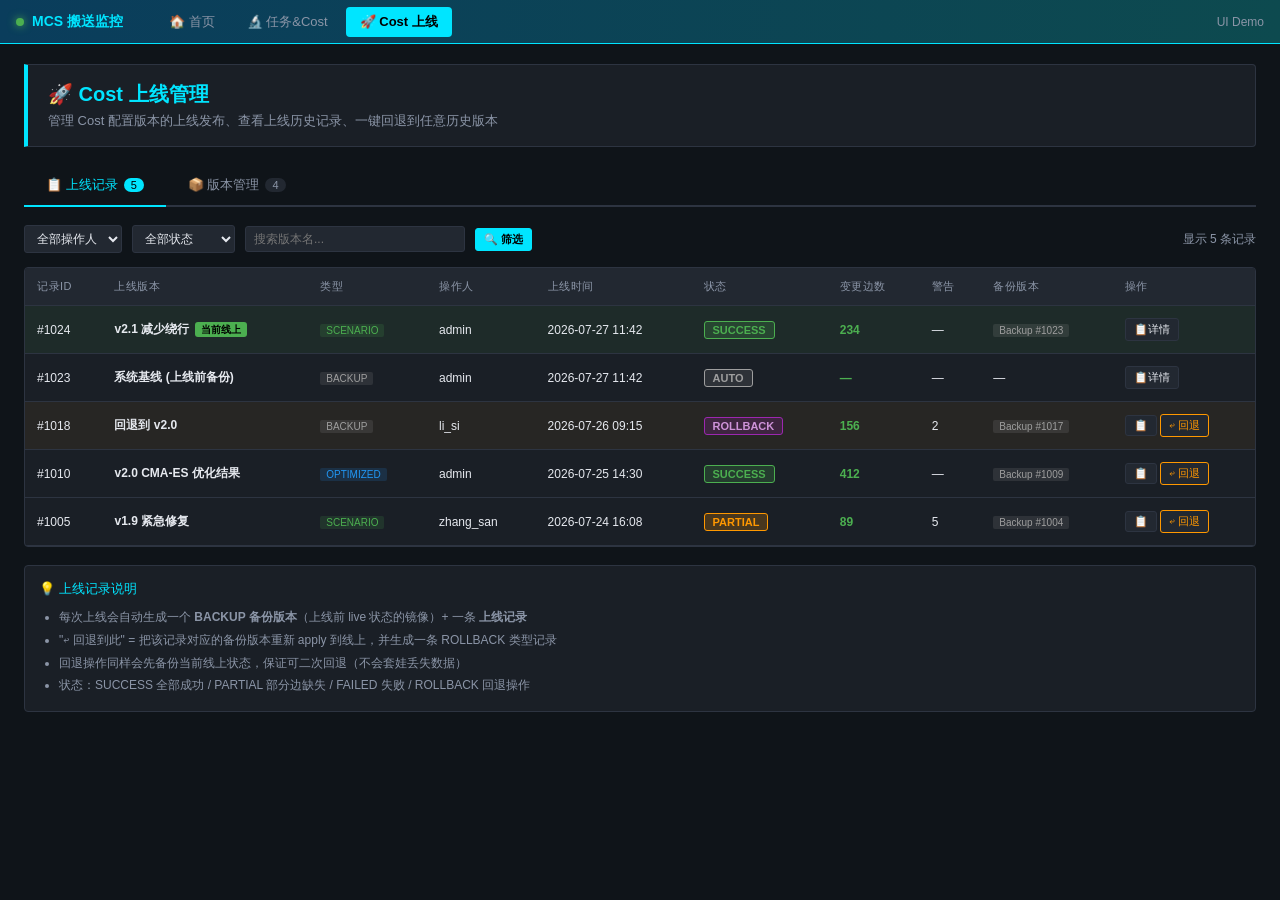
==== cost-apply.html @ 69b276b6 "MCS 搬送监控系统 UI Demo - 首页 index.html：入口导航 - task-cost-merge.html：任务分析+Cost编辑合并页（三模式驱动：历史压力分析/Cost调整/调整" ====
<!doctype html>
<html lang="zh-CN">
<head>
<meta charset="UTF-8" />
<meta name="viewport" content="width=device-width, initial-scale=1.0" />
<title>Cost 上线管理 · MCS Demo</title>
<link rel="stylesheet" href="assets/app.css" />
<style>
  body { overflow: auto; height: auto; min-height: 100vh; }

  .page-wrap { max-width: 1400px; margin: 0 auto; padding: 20px 24px 40px; }

  .page-header {
    background: var(--panel);
    border: 1px solid var(--border);
    border-left: 4px solid var(--accent);
    padding: 16px 20px;
    margin-bottom: 18px;
    border-radius: 0 4px 4px 0;
  }
  .page-header h1 { font-size: 20px; color: var(--accent); margin-bottom: 4px; }
  .page-header p { color: var(--text-dim); font-size: 13px; }

  .tabs {
    display: flex;
    border-bottom: 2px solid var(--border);
    margin-bottom: 18px;
  }
  .tab {
    padding: 11px 22px;
    cursor: pointer;
    color: var(--text-dim);
    border-bottom: 2px solid transparent;
    margin-bottom: -2px;
    font-size: 13px;
    display: flex;
    align-items: center;
    gap: 6px;
  }
  .tab.active { color: var(--accent); border-bottom-color: var(--accent); }
  .tab .count {
    background: var(--panel-2);
    color: var(--text-dim);
    font-size: 11px;
    padding: 1px 7px;
    border-radius: 10px;
  }
  .tab.active .count { background: var(--accent); color: #000; }

  .toolbar-row {
    display: flex;
    gap: 10px;
    margin-bottom: 14px;
    align-items: center;
    flex-wrap: wrap;
  }

  /* 上线记录表格 */
  .record-table {
    width: 100%;
    background: var(--panel);
    border: 1px solid var(--border);
    border-radius: 4px;
    overflow: hidden;
  }
  .record-table table { width: 100%; border-collapse: collapse; }
  .record-table th {
    background: var(--panel-2);
    color: var(--text-dim);
    font-size: 11px;
    font-weight: normal;
    padding: 11px 12px;
    text-align: left;
    border-bottom: 1px solid var(--border);
    text-transform: uppercase;
    letter-spacing: 0.5px;
    white-space: nowrap;
  }
  .record-table td {
    padding: 12px;
    border-bottom: 1px solid var(--border);
    font-size: 12px;
    white-space: nowrap;
  }
  .record-table tr:hover td { background: rgba(0,229,255,0.04); }
  .record-table tr.current td { background: rgba(76,175,80,0.08); }
  .record-table tr.rollback-row td { background: rgba(255,152,0,0.06); }

  .status-tag {
    display: inline-block;
    padding: 2px 8px;
    border-radius: 3px;
    font-size: 11px;
    font-weight: bold;
  }
  .status-SUCCESS { background: rgba(76,175,80,0.2); color: var(--success); border:1px solid var(--success);}
  .status-PARTIAL { background: rgba(255,152,0,0.2); color: var(--warn); border:1px solid var(--warn);}
  .status-FAILED { background: rgba(244,67,54,0.2); color: var(--danger); border:1px solid var(--danger);}
  .status-ROLLBACK { background: rgba(156,39,176,0.2); color: #ce93d8; border:1px solid #9c27b0;}
  .status-AUTO { background: rgba(158,158,158,0.15); color: #9e9e9e; border:1px solid #9e9e9e;}

  .type-tag {
    display: inline-block;
    padding: 1px 6px;
    border-radius: 2px;
    font-size: 10px;
  }
  .type-SCENARIO { background: rgba(76,175,80,0.15); color: var(--success); }
  .type-BACKUP { background: rgba(158,158,158,0.15); color: #9e9e9e; }
  .type-OPTIMIZED { background: rgba(33,150,243,0.15); color: var(--info); }

  .current-badge {
    background: var(--success);
    color: #000;
    padding: 2px 6px;
    border-radius: 3px;
    font-size: 10px;
    font-weight: bold;
    margin-left: 6px;
  }

  .info-box {
    margin-top: 18px;
    padding: 14px;
    background: var(--panel);
    border: 1px solid var(--border);
    border-radius: 4px;
  }
  .info-box .ib-title { color: var(--accent); font-size: 13px; margin-bottom: 8px; }
  .info-box ul { color: var(--text-dim); font-size: 12px; line-height: 1.9; padding-left: 20px; }

  /* 版本卡片网格 */
  .version-grid {
    display: grid;
    grid-template-columns: repeat(auto-fill, minmax(320px, 1fr));
    gap: 14px;
  }
  .version-card {
    background: var(--panel);
    border: 1px solid var(--border);
    border-radius: 6px;
    padding: 16px;
    transition: all 0.15s;
  }
  .version-card:hover { border-color: var(--accent); transform: translateY(-2px); box-shadow: 0 4px 12px rgba(0,0,0,0.3);}
  .version-card.current { border-color: var(--success); border-width: 2px;}
  .version-card.backup { opacity: 0.88; }
  .vc-header { display: flex; justify-content: space-between; align-items: flex-start; margin-bottom: 10px; }
  .vc-name { font-weight: bold; font-size: 14px; color: var(--text); }
  .vc-meta { font-size: 11px; color: var(--text-dim); margin: 3px 0; }
  .vc-actions { display: flex; gap: 6px; margin-top: 12px; padding-top: 10px; border-top: 1px dashed var(--border); }
  .stat-mini { display: flex; gap: 14px; margin: 8px 0; }
  .stat-mini .item { font-size: 11px; }
  .stat-mini .item .num { font-size: 17px; font-weight: bold; color: var(--accent); display:block;}
  .stat-mini .item.success .num { color: var(--success); }

  /* 回退弹窗 */
  .modal-mask {
    position: fixed; inset: 0;
    background: rgba(0,0,0,0.6);
    display: none; align-items: center; justify-content: center;
    z-index: 200;
  }
  .modal-mask.show { display: flex; }
  .modal {
    background: var(--panel);
    border: 1px solid var(--warn);
    border-radius: 6px;
    width: 580px;
    max-width: 92vw;
    max-height: 88vh;
    overflow-y: auto;
    box-shadow: 0 8px 32px rgba(0,0,0,0.5);
  }
  .modal-header {
    padding: 15px 20px;
    border-bottom: 1px solid var(--border);
    display: flex; justify-content: space-between; align-items: center;
  }
  .modal-header h3 { color: var(--warn); font-size: 16px; }
  .modal-body { padding: 20px; }
  .modal-body p { margin-bottom: 10px; line-height: 1.7;}
  .modal-body .target-box {
    background: var(--panel-2);
    padding: 10px 12px;
    border-radius: 4px;
    border-left: 3px solid var(--accent);
    margin: 12px 0;
    font-size: 13px;
  }
  .warn-box {
    background: rgba(255,152,0,0.1);
    border: 1px solid var(--warn);
    border-radius: 4px;
    padding: 10px;
    margin: 12px 0;
    font-size: 12px;
    line-height: 1.6;
  }
  .diff-preview {
    background: var(--panel-2);
    border-radius: 4px;
    padding: 8px;
    max-height: 200px;
    overflow-y: auto;
    margin: 10px 0;
    font-family: Consolas, monospace;
    font-size: 11px;
  }
  .diff-row { display:flex; justify-content:space-between; padding:3px 6px;}
  .diff-row:hover { background: rgba(255,255,255,0.04); }
  .diff-old { color: var(--danger); }
  .diff-new { color: var(--success); }
  .modal-footer {
    padding: 13px 20px;
    border-top: 1px solid var(--border);
    display: flex; justify-content: flex-end; gap: 8px;
  }

  /* Toast */
  .toast {
    position: fixed;
    top: 60px; left: 50%;
    transform: translateX(-50%);
    background: var(--success);
    color: #fff;
    padding: 10px 20px;
    border-radius: 4px;
    font-size: 13px;
    z-index: 300;
    box-shadow: 0 4px 16px rgba(0,0,0,0.3);
    display: none;
  }
  .toast.show { display: block; animation: toastIn 0.3s; }
  @keyframes toastIn { from { opacity:0; transform: translate(-50%,-10px);} to {opacity:1; transform: translate(-50%,0);} }
</style>
</head>
<body>

<!-- ===== 全局导航 ===== -->
<nav class="app-nav">
  <div class="logo"><span class="dot"></span>MCS 搬送监控</div>
  <div class="nav-links">
    <a href="index.html">🏠 首页</a>
    <a href="task-cost-merge.html">🔬 任务&amp;Cost</a>
    <a class="active">🚀 Cost 上线</a>
  </div>
  <div class="spacer"></div>
  <div class="user">UI Demo</div>
</nav>

<div class="page-wrap">
  <div class="page-header">
    <h1>🚀 Cost 上线管理</h1>
    <p>管理 Cost 配置版本的上线发布、查看上线历史记录、一键回退到任意历史版本</p>
  </div>

  <!-- Tab 切换 -->
  <div class="tabs">
    <div class="tab active" data-tab="records">📋 上线记录 <span class="count" id="recCount">5</span></div>
    <div class="tab" data-tab="versions">📦 版本管理 <span class="count">4</span></div>
  </div>

  <!-- ===== 上线记录 Tab ===== -->
  <div id="tab-records">
    <div class="toolbar-row">
      <select id="filterOperator">
        <option value="">全部操作人</option>
        <option>admin</option>
        <option>li_si</option>
        <option>zhang_san</option>
      </select>
      <select id="filterStatus">
        <option value="">全部状态</option>
        <option>SUCCESS</option>
        <option>PARTIAL</option>
        <option>ROLLBACK</option>
      </select>
      <input type="text" id="searchInput" placeholder="搜索版本名..." style="width:220px"/>
      <button class="btn btn-primary btn-sm" onclick="applyFilter()">🔍 筛选</button>
      <div style="flex:1"></div>
      <span style="color:var(--text-dim); font-size:12px" id="recordHint">显示 5 条记录</span>
    </div>

    <div class="record-table">
      <table>
        <thead>
          <tr>
            <th>记录ID</th>
            <th>上线版本</th>
            <th>类型</th>
            <th>操作人</th>
            <th>上线时间</th>
            <th>状态</th>
            <th>变更边数</th>
            <th>警告</th>
            <th>备份版本</th>
            <th>操作</th>
          </tr>
        </thead>
        <tbody id="recordBody"></tbody>
      </table>
    </div>

    <div class="info-box">
      <div class="ib-title">💡 上线记录说明</div>
      <ul>
        <li>每次上线会自动生成一个 <b>BACKUP 备份版本</b>（上线前 live 状态的镜像）+ 一条 <b>上线记录</b></li>
        <li>"↩ 回退到此" = 把该记录对应的备份版本重新 apply 到线上，并生成一条 ROLLBACK 类型记录</li>
        <li>回退操作同样会先备份当前线上状态，保证可二次回退（不会套娃丢失数据）</li>
        <li>状态：SUCCESS 全部成功 / PARTIAL 部分边缺失 / FAILED 失败 / ROLLBACK 回退操作</li>
      </ul>
    </div>
  </div>

  <!-- ===== 版本管理 Tab ===== -->
  <div id="tab-versions" class="hidden">
    <div class="toolbar-row">
      <button class="btn btn-primary btn-sm" onclick="showToast('演示环境：新建版本功能在真实系统中从当前线上配置克隆')">+ 新建版本</button>
      <select id="filterType">
        <option value="">全部类型</option>
        <option>SCENARIO</option>
        <option>BACKUP</option>
        <option>OPTIMIZED</option>
      </select>
      <div style="flex:1"></div>
    </div>
    <div class="version-grid" id="versionGrid"></div>
  </div>
</div>

<!-- 回退确认弹窗 -->
<div class="modal-mask" id="rollbackModal">
  <div class="modal">
    <div class="modal-header">
      <h3>⚠️ 确认回退到历史版本？</h3>
      <button class="btn btn-sm" onclick="closeModal()">✕</button>
    </div>
    <div class="modal-body" id="modalBody"></div>
    <div class="modal-footer">
      <button class="btn" onclick="closeModal()">取消</button>
      <button class="btn btn-warn" onclick="confirmRollback()">⚠️ 确认回退</button>
    </div>
  </div>
</div>

<!-- Toast -->
<div class="toast" id="toast"></div>

<script>
// ===== Mock 数据 =====
const records = [
  { id:1024, version:'v2.1 减少绕行', type:'SCENARIO', operator:'admin', time:'2026-07-27 11:42', status:'SUCCESS', modified:234, warnings:0, backup:1023, current:true,
    details:[{s:'STK-C01',d:'MIFA-01',o:100,n:80},{s:'STK-D01',d:'MIFA-02',o:95,n:70}] },
  { id:1023, version:'系统基线 (上线前备份)', type:'BACKUP', operator:'admin', time:'2026-07-27 11:42', status:'AUTO', modified:0, warnings:0, backup:null, isBackup:true },
  { id:1018, version:'回退到 v2.0', type:'BACKUP', operator:'li_si', time:'2026-07-26 09:15', status:'ROLLBACK', modified:156, warnings:2, backup:1017,
    details:[{s:'STK-C01',d:'MIFA-01',o:80,n:100}] },
  { id:1010, version:'v2.0 CMA-ES 优化结果', type:'OPTIMIZED', operator:'admin', time:'2026-07-25 14:30', status:'SUCCESS', modified:412, warnings:0, backup:1009,
    details:[{s:'STK-A02',d:'MIFA-01',o:110,n:85}] },
  { id:1005, version:'v1.9 紧急修复', type:'SCENARIO', operator:'zhang_san', time:'2026-07-24 16:08', status:'PARTIAL', modified:89, warnings:5, backup:1004,
    details:[{s:'BUF-31C01',d:'BUF-31C02',o:135,n:120}] },
];

const versions = [
  { id:1, name:'v2.1 减少绕行', type:'SCENARIO', notes:'降低高频 STOCKER 边 cost，引导绕行', operator:'admin', time:'2026-07-27 11:42', modified:234, total:1567, current:true },
  { id:2, name:'v2.2 实验版本', type:'SCENARIO', notes:'测试用，尚未上线', operator:'admin', time:'2026-07-27 14:20', total:1567 },
  { id:3, name:'v2.0 CMA-ES 优化', type:'OPTIMIZED', notes:'算法自动优化生成', operator:'system', time:'2026-07-25 14:00', total:1567 },
  { id:4, name:'系统基线 (备份)', type:'BACKUP', notes:'#1024 上线前自动备份', operator:'admin', time:'2026-07-27 11:42', total:1567, isBackup:true },
];

let pendingRollbackId = null;

// ===== 渲染上线记录 =====
function renderRecords(list) {
  const tbody = document.getElementById('recordBody');
  if (list.length === 0) {
    tbody.innerHTML = '<tr><td colspan="10" style="text-align:center;color:var(--text-dim);padding:40px">无匹配记录</td></tr>';
    return;
  }
  tbody.innerHTML = list.map(r => {
    const statusCls = r.status === 'AUTO' ? 'AUTO' : r.status;
    const isRollback = r.status === 'ROLLBACK';
    const rowCls = r.current ? 'current' : (isRollback ? 'rollback-row' : '');
    const currentBadge = r.current ? '<span class="current-badge">当前线上</span>' : '';
    const backupCell = r.backup ? `<span class="type-tag type-BACKUP">Backup #${r.backup}</span>` : '—';
    const canRollback = r.backup !== null || isRollback;
    const actionBtn = r.current
      ? '<button class="btn btn-sm" onclick="showRecordDetail('+r.id+')">📋详情</button>'
      : (canRollback
        ? `<button class="btn btn-sm" onclick="showRecordDetail(${r.id})">📋</button> <button class="btn btn-warn btn-sm" onclick="openRollback(${r.id})">↩ 回退</button>`
        : '<button class="btn btn-sm" onclick="showRecordDetail('+r.id+')">📋详情</button>');
    return `<tr class="${rowCls}">
      <td>#${r.id}</td>
      <td><b>${r.version}</b>${currentBadge}</td>
      <td><span class="type-tag type-${r.type}">${r.type}</span></td>
      <td>${r.operator}</td>
      <td>${r.time}</td>
      <td><span class="status-tag status-${statusCls}">${r.status}</span></td>
      <td style="color:var(--success);font-weight:bold">${r.modified||'—'}</td>
      <td>${r.warnings||'—'}</td>
      <td>${backupCell}</td>
      <td>${actionBtn}</td>
    </tr>`;
  }).join('');
  document.getElementById('recCount').textContent = list.length;
  document.getElementById('recordHint').textContent = `显示 ${list.length} 条记录`;
}

function applyFilter() {
  const op = document.getElementById('filterOperator').value;
  const st = document.getElementById('filterStatus').value;
  const kw = document.getElementById('searchInput').value.trim().toLowerCase();
  const filtered = records.filter(r =>
    (!op || r.operator === op) &&
    (!st || r.status === st) &&
    (!kw || r.version.toLowerCase().includes(kw))
  );
  renderRecords(filtered);
}

function showRecordDetail(id) {
  const r = records.find(x => x.id === id);
  if (!r.details || r.details.length === 0) {
    showToast(`记录 #${id}：${r.version}（${r.status}），无变更明细（备份记录）`);
    return;
  }
  showToast(`记录 #${id}：${r.version}，变更 ${r.modified} 条边，详情见回退弹窗的 diff 预览`);
}

// ===== 回退弹窗 =====
function openRollback(id) {
  const r = records.find(x => x.id === id);
  pendingRollbackId = id;
  // 回退 ROLLBACK 记录应读 target，普通记录读 backup
  const targetVer = r.status === 'ROLLBACK' ? r.version : (r.backup ? `Backup #${r.backup}` : r.version);
  const diffHtml = (r.details||[]).map(d =>
    `<div class="diff-row"><span>${d.s} → ${d.d}</span><span><span class="diff-old">${d.o}</span> → <span class="diff-new">${d.n}</span></span></div>`
  ).join('') || '<div style="text-align:center;color:var(--text-dim);padding:12px">该备份为完整快照，回退将恢复全部边</div>';

  document.getElementById('modalBody').innerHTML = `
    <p>你即将把线上 Cost 配置 <b>回退到</b>：</p>
    <div class="target-box">
      📦 <b>${targetVer}</b><br>
      <span style="color:var(--text-dim); font-size:11px">来源于 ${r.time} 由 ${r.operator} 的${r.status==='ROLLBACK'?'回退':'上线'}操作</span>
    </div>
    <div class="warn-box">
      ⚠️ 回退会<b>覆盖当前线上</b>的配置。系统会先自动备份当前状态（生成新 BACKUP），确保可再次回退。
    </div>
    <p>变更预览：</p>
    <div class="diff-preview">${diffHtml}<div style="text-align:center;color:var(--text-dim);padding:4px">... 共 ${r.modified||'全部'} 条变更</div></div>
  `;
  document.getElementById('rollbackModal').classList.add('show');
}

function closeModal() {
  document.getElementById('rollbackModal').classList.remove('show');
  pendingRollbackId = null;
}

function confirmRollback() {
  const r = records.find(x => x.id === pendingRollbackId);
  closeModal();
  // 模拟：在记录列表顶部插入一条 ROLLBACK 记录
  const newId = Math.max(...records.map(x=>x.id)) + 1;
  records.unshift({
    id: newId, version: `回退到 ${r.version}`, type:'BACKUP', operator:'demo_user',
    time: new Date().toLocaleString('zh-CN',{hour12:false}).replace(/\//g,'-'),
    status:'ROLLBACK', modified: r.modified||0, warnings:0, backup: newId+1
  });
  // 取消其他 current 标记，把回退目标设为 current
  records.forEach(x => { if (x.id !== r.id) x.current = false; });
  applyFilter();
  showToast(`✅ 已回退到「${r.version}」，生成新记录 #${newId}，当前线上已更新`);
}

// ===== 渲染版本卡片 =====
function renderVersions(list) {
  const grid = document.getElementById('versionGrid');
  grid.innerHTML = list.map(v => {
    const cls = v.current ? 'current' : (v.isBackup ? 'backup' : '');
    const currentBadge = v.current ? '<span class="current-badge">当前线上</span>' : '';
    const statMini = v.modified !== undefined
      ? `<div class="stat-mini"><div class="item success"><span class="num">${v.modified}</span>变更边</div><div class="item"><span class="num">${v.total}</span>总边数</div></div>`
      : `<div class="stat-mini"><div class="item"><span class="num">${v.total}</span>总边数</div></div>`;
    let actions;
    if (v.current) {
      actions = `<button class="btn btn-sm" style="flex:1" onclick="location.href='task-cost-merge.html'">查看详情</button><button class="btn btn-sm" disabled style="flex:1">已上线</button>`;
    } else if (v.isBackup) {
      actions = `<button class="btn btn-sm" style="flex:1" onclick="location.href='task-cost-merge.html'">查看详情</button><button class="btn btn-warn btn-sm" style="flex:1" onclick="showToast('演示：回退到此备份版本')">↩ 回退到此</button>`;
    } else {
      actions = `<button class="btn btn-sm" style="flex:1" onclick="location.href='task-cost-merge.html'">编辑</button><button class="btn btn-primary btn-sm" style="flex:1" onclick="showToast('演示：上线发布 ${v.name}')">🚀 上线</button>`;
    }
    return `<div class="version-card ${cls}">
      <div class="vc-header">
        <div class="vc-name">${v.name}${currentBadge}</div>
        <span class="type-tag type-${v.type}">${v.type}</span>
      </div>
      <div class="vc-meta">📝 ${v.notes||'无备注'}</div>
      <div class="vc-meta">👤 ${v.operator} · 🕐 ${v.time}</div>
      ${statMini}
      <div class="vc-actions">${actions}</div>
    </div>`;
  }).join('');
}

document.getElementById('filterType').addEventListener('change', e => {
  const t = e.target.value;
  renderVersions(t ? versions.filter(v=>v.type===t) : versions);
});

// ===== Tab 切换 =====
document.querySelectorAll('.tab').forEach(t => {
  t.addEventListener('click', () => {
    document.querySelectorAll('.tab').forEach(x => x.classList.remove('active'));
    t.classList.add('active');
    const tab = t.dataset.tab;
    document.getElementById('tab-records').classList.toggle('hidden', tab !== 'records');
    document.getElementById('tab-versions').classList.toggle('hidden', tab !== 'versions');
  });
});

// ===== Toast =====
let toastTimer;
function showToast(msg) {
  const el = document.getElementById('toast');
  el.textContent = msg;
  el.classList.add('show');
  clearTimeout(toastTimer);
  toastTimer = setTimeout(() => el.classList.remove('show'), 3000);
}

// 初始化
renderRecords(records);
renderVersions(versions);
</script>
</body>
</html>
---- assets/app.css ----
/* ===== MCS Demo 共享样式 ===== */
:root {
  --bg: #0f1419;
  --panel: #1a1f26;
  --panel-2: #222831;
  --border: #2d3441;
  --text: #e6e9ef;
  --text-dim: #8b95a7;
  --accent: #00e5ff;
  --accent-2: #ffb300;
  --success: #4caf50;
  --danger: #f44336;
  --warn: #ff9800;
  --info: #2196f3;
  --mode-pressure: #e03131;
  --mode-cost: #1976d2;
  --mode-sim: #7b1fa2;
  --rt-macro: #2196f3;
  --rt-micro: #4caf50;
  --rt-planned: #ff9800;
  --rt-cost: #e91e63;
}
* { box-sizing: border-box; margin: 0; padding: 0; }
html { height: 100vh; }
body {
  font-family: 'Microsoft YaHei', -apple-system, sans-serif;
  background: var(--bg);
  color: var(--text);
  height: 100vh;
  overflow: hidden;
  font-size: 13px;
}

/* ===== 全局顶部导航（多页共享） ===== */
.app-nav {
  height: 44px;
  background: linear-gradient(90deg, #0a3d5c, #0d4a4f);
  display: flex;
  align-items: center;
  padding: 0 16px;
  gap: 16px;
  border-bottom: 1px solid var(--accent);
  flex-shrink: 0;
  position: relative;
  z-index: 50;
}
.app-nav .logo {
  font-weight: bold;
  color: var(--accent);
  font-size: 14px;
  display: flex;
  align-items: center;
  gap: 8px;
  white-space: nowrap;
}
.app-nav .logo .dot {
  width: 8px; height: 8px;
  background: var(--success);
  border-radius: 50%;
  box-shadow: 0 0 8px var(--success);
  animation: pulse 2s infinite;
}
@keyframes pulse { 0%,100%{opacity:1} 50%{opacity:0.4} }
.app-nav .nav-links { display: flex; gap: 4px; margin-left: 16px; }
.app-nav .nav-links a {
  color: var(--text-dim);
  padding: 6px 14px;
  border-radius: 4px;
  cursor: pointer;
  text-decoration: none;
  font-size: 13px;
  transition: all 0.15s;
}
.app-nav .nav-links a:hover { color: var(--text); background: rgba(255,255,255,0.06); }
.app-nav .nav-links a.active { background: var(--accent); color: #000; font-weight: bold; }
.app-nav .spacer { flex: 1; }
.app-nav .user { color: var(--text-dim); font-size: 12px; }

/* ===== 通用控件 ===== */
.field { display: flex; align-items: center; gap: 6px; color: var(--text-dim); font-size: 12px; }
.field label { white-space: nowrap; }
select, input[type="text"], input[type="number"] {
  background: var(--panel-2);
  border: 1px solid var(--border);
  color: var(--text);
  padding: 5px 8px;
  border-radius: 3px;
  font-size: 12px;
  outline: none;
  font-family: inherit;
}
select:focus, input:focus { border-color: var(--accent); }

.btn {
  background: var(--panel-2);
  border: 1px solid var(--border);
  color: var(--text);
  padding: 5px 12px;
  border-radius: 3px;
  cursor: pointer;
  font-size: 12px;
  transition: all 0.15s;
  font-family: inherit;
}
.btn:hover { border-color: var(--accent); color: var(--accent); }
.btn-primary { background: var(--accent); color:#000; border-color:var(--accent); font-weight:bold;}
.btn-primary:hover { background:#4dd8e8; color:#000;}
.btn-sm { padding: 3px 8px; font-size: 11px; }
.btn-danger { color: var(--danger); border-color: var(--danger); }
.btn-danger:hover { background: var(--danger); color:#fff;}
.btn-warn { color: var(--warn); border-color: var(--warn); }
.btn-warn:hover { background: var(--warn); color:#000;}

.stat-pill {
  background: rgba(0,229,255,0.1);
  border: 1px solid var(--accent);
  color: var(--accent);
  padding: 4px 10px;
  border-radius: 12px;
  font-size: 11px;
  white-space: nowrap;
}

.hidden { display: none !important; }

/* 滚动条 */
::-webkit-scrollbar { width: 6px; height: 6px; }
::-webkit-scrollbar-thumb { background: var(--border); border-radius: 3px; }
::-webkit-scrollbar-track { background: transparent; }
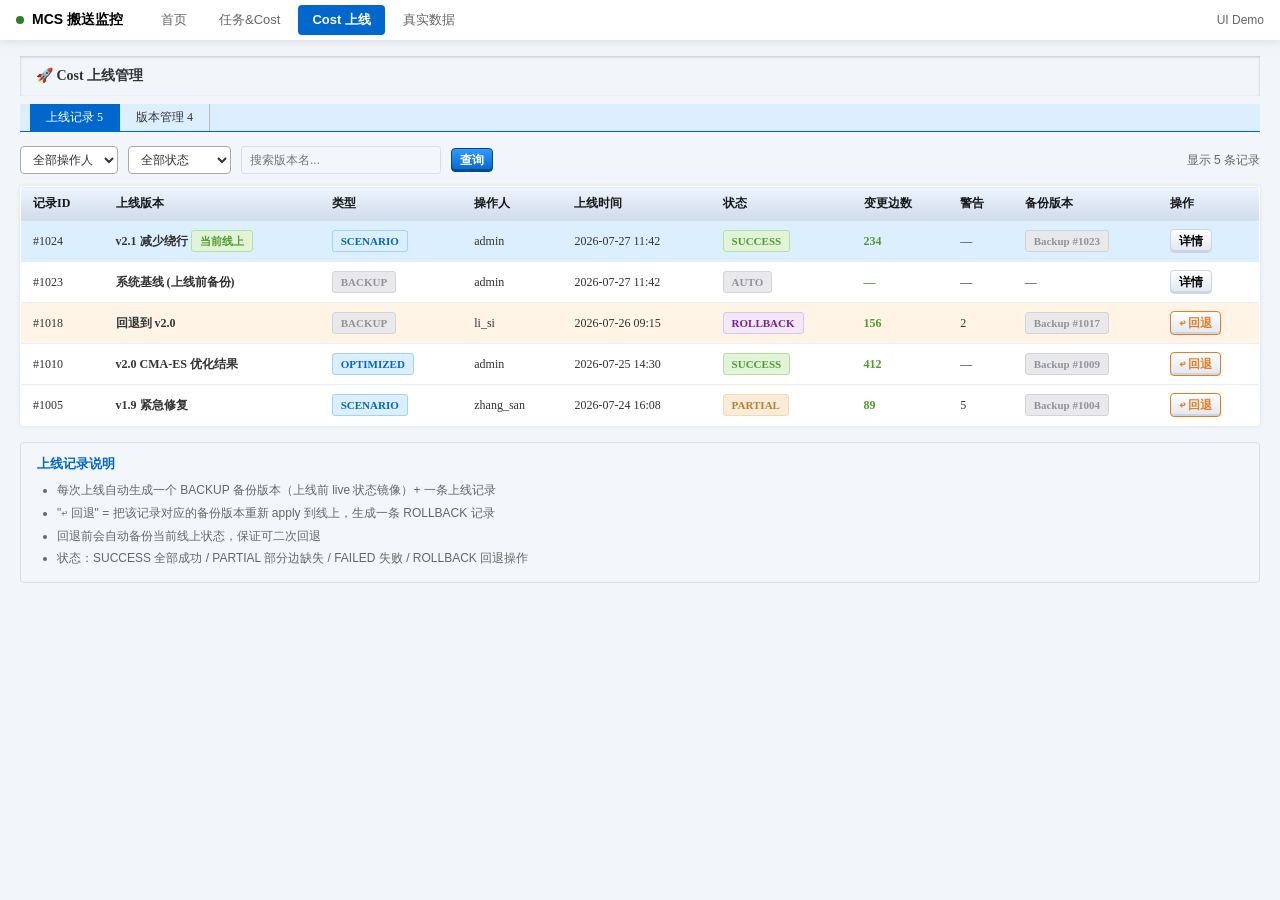
==== commit ea0a6b79: "全站UI用b19组件控件对齐 + cost-apply重写 + 线条调细 新建 b19-components.css（照搬b19的Element Plus/DevExtreme覆盖配方）： - b19" ====
--- a/cost-apply.html
+++ b/cost-apply.html
@@ -3,352 +3,134 @@
 <head>
 <meta charset="UTF-8" />
 <meta name="viewport" content="width=device-width, initial-scale=1.0" />
-<title>Cost 上线管理 · MCS Demo</title>
+<title>Cost 上线管理 · MCS</title>
 <link rel="stylesheet" href="assets/app.css" />
+<link rel="stylesheet" href="assets/b19-components.css" />
 <style>
   body { overflow: auto; height: auto; min-height: 100vh; }
-
-  .page-wrap { max-width: 1400px; margin: 0 auto; padding: 20px 24px 40px; }
-
-  .page-header {
-    background: var(--panel);
-    border: 1px solid var(--border);
-    border-left: 4px solid var(--accent);
-    padding: 16px 20px;
-    margin-bottom: 18px;
-    border-radius: 0 4px 4px 0;
-  }
-  .page-header h1 { font-size: 20px; color: var(--accent); margin-bottom: 4px; }
-  .page-header p { color: var(--text-dim); font-size: 13px; }
-
-  .tabs {
-    display: flex;
-    border-bottom: 2px solid var(--border);
-    margin-bottom: 18px;
-  }
-  .tab {
-    padding: 11px 22px;
-    cursor: pointer;
-    color: var(--text-dim);
-    border-bottom: 2px solid transparent;
-    margin-bottom: -2px;
-    font-size: 13px;
-    display: flex;
-    align-items: center;
-    gap: 6px;
-  }
-  .tab.active { color: var(--accent); border-bottom-color: var(--accent); }
-  .tab .count {
-    background: var(--panel-2);
-    color: var(--text-dim);
-    font-size: 11px;
-    padding: 1px 7px;
-    border-radius: 10px;
-  }
-  .tab.active .count { background: var(--accent); color: #000; }
-
-  .toolbar-row {
-    display: flex;
-    gap: 10px;
-    margin-bottom: 14px;
-    align-items: center;
-    flex-wrap: wrap;
-  }
-
-  /* 上线记录表格 */
-  .record-table {
-    width: 100%;
-    background: var(--panel);
-    border: 1px solid var(--border);
-    border-radius: 4px;
-    overflow: hidden;
-  }
-  .record-table table { width: 100%; border-collapse: collapse; }
-  .record-table th {
-    background: var(--panel-2);
-    color: var(--text-dim);
-    font-size: 11px;
-    font-weight: normal;
-    padding: 11px 12px;
-    text-align: left;
-    border-bottom: 1px solid var(--border);
-    text-transform: uppercase;
-    letter-spacing: 0.5px;
-    white-space: nowrap;
-  }
-  .record-table td {
-    padding: 12px;
-    border-bottom: 1px solid var(--border);
-    font-size: 12px;
-    white-space: nowrap;
-  }
-  .record-table tr:hover td { background: rgba(0,229,255,0.04); }
-  .record-table tr.current td { background: rgba(76,175,80,0.08); }
-  .record-table tr.rollback-row td { background: rgba(255,152,0,0.06); }
-
-  .status-tag {
-    display: inline-block;
-    padding: 2px 8px;
-    border-radius: 3px;
-    font-size: 11px;
-    font-weight: bold;
-  }
-  .status-SUCCESS { background: rgba(76,175,80,0.2); color: var(--success); border:1px solid var(--success);}
-  .status-PARTIAL { background: rgba(255,152,0,0.2); color: var(--warn); border:1px solid var(--warn);}
-  .status-FAILED { background: rgba(244,67,54,0.2); color: var(--danger); border:1px solid var(--danger);}
-  .status-ROLLBACK { background: rgba(156,39,176,0.2); color: #ce93d8; border:1px solid #9c27b0;}
-  .status-AUTO { background: rgba(158,158,158,0.15); color: #9e9e9e; border:1px solid #9e9e9e;}
-
-  .type-tag {
-    display: inline-block;
-    padding: 1px 6px;
-    border-radius: 2px;
-    font-size: 10px;
-  }
-  .type-SCENARIO { background: rgba(76,175,80,0.15); color: var(--success); }
-  .type-BACKUP { background: rgba(158,158,158,0.15); color: #9e9e9e; }
-  .type-OPTIMIZED { background: rgba(33,150,243,0.15); color: var(--info); }
-
-  .current-badge {
-    background: var(--success);
-    color: #000;
-    padding: 2px 6px;
-    border-radius: 3px;
-    font-size: 10px;
-    font-weight: bold;
-    margin-left: 6px;
-  }
-
-  .info-box {
-    margin-top: 18px;
-    padding: 14px;
-    background: var(--panel);
-    border: 1px solid var(--border);
-    border-radius: 4px;
-  }
-  .info-box .ib-title { color: var(--accent); font-size: 13px; margin-bottom: 8px; }
-  .info-box ul { color: var(--text-dim); font-size: 12px; line-height: 1.9; padding-left: 20px; }
+  .page-wrap { max-width: 1400px; margin: 0 auto; padding: 16px 20px 40px; }
+
+  .toolbar-row { display: flex; gap: 10px; margin-bottom: 12px; align-items: center; flex-wrap: wrap; }
+
+  .info-box { margin-top: 16px; padding: 12px 16px; background: #F3F7FB; border: 1px solid #DBDEE3; border-radius: 4px; }
+  .info-box .ib-title { color: #0067CC; font-size: 13px; margin-bottom: 6px; font-weight: bold; }
+  .info-box ul { color: #666; font-size: 12px; line-height: 1.9; padding-left: 20px; }
 
   /* 版本卡片网格 */
-  .version-grid {
-    display: grid;
-    grid-template-columns: repeat(auto-fill, minmax(320px, 1fr));
-    gap: 14px;
-  }
-  .version-card {
-    background: var(--panel);
-    border: 1px solid var(--border);
-    border-radius: 6px;
-    padding: 16px;
-    transition: all 0.15s;
-  }
-  .version-card:hover { border-color: var(--accent); transform: translateY(-2px); box-shadow: 0 4px 12px rgba(0,0,0,0.3);}
-  .version-card.current { border-color: var(--success); border-width: 2px;}
-  .version-card.backup { opacity: 0.88; }
+  .version-grid { display: grid; grid-template-columns: repeat(auto-fill, minmax(320px, 1fr)); gap: 14px; }
+  .version-card { background: #fff; border: 1px solid #DBDEE3; border-radius: 4px; padding: 14px; box-shadow: 0 0 4px rgba(0,0,0,0.1); transition: box-shadow 0.15s; }
+  .version-card:hover { box-shadow: 0 2px 10px rgba(0,103,204,0.18); border-color: #a3d3f5; }
+  .version-card.current { border-color: #529b2e; border-width: 2px; }
   .vc-header { display: flex; justify-content: space-between; align-items: flex-start; margin-bottom: 10px; }
-  .vc-name { font-weight: bold; font-size: 14px; color: var(--text); }
-  .vc-meta { font-size: 11px; color: var(--text-dim); margin: 3px 0; }
-  .vc-actions { display: flex; gap: 6px; margin-top: 12px; padding-top: 10px; border-top: 1px dashed var(--border); }
-  .stat-mini { display: flex; gap: 14px; margin: 8px 0; }
-  .stat-mini .item { font-size: 11px; }
-  .stat-mini .item .num { font-size: 17px; font-weight: bold; color: var(--accent); display:block;}
-  .stat-mini .item.success .num { color: var(--success); }
-
-  /* 回退弹窗 */
-  .modal-mask {
-    position: fixed; inset: 0;
-    background: rgba(0,0,0,0.6);
-    display: none; align-items: center; justify-content: center;
-    z-index: 200;
-  }
-  .modal-mask.show { display: flex; }
-  .modal {
-    background: var(--panel);
-    border: 1px solid var(--warn);
-    border-radius: 6px;
-    width: 580px;
-    max-width: 92vw;
-    max-height: 88vh;
-    overflow-y: auto;
-    box-shadow: 0 8px 32px rgba(0,0,0,0.5);
-  }
-  .modal-header {
-    padding: 15px 20px;
-    border-bottom: 1px solid var(--border);
-    display: flex; justify-content: space-between; align-items: center;
-  }
-  .modal-header h3 { color: var(--warn); font-size: 16px; }
-  .modal-body { padding: 20px; }
-  .modal-body p { margin-bottom: 10px; line-height: 1.7;}
-  .modal-body .target-box {
-    background: var(--panel-2);
-    padding: 10px 12px;
-    border-radius: 4px;
-    border-left: 3px solid var(--accent);
-    margin: 12px 0;
-    font-size: 13px;
-  }
-  .warn-box {
-    background: rgba(255,152,0,0.1);
-    border: 1px solid var(--warn);
-    border-radius: 4px;
-    padding: 10px;
-    margin: 12px 0;
-    font-size: 12px;
-    line-height: 1.6;
-  }
-  .diff-preview {
-    background: var(--panel-2);
-    border-radius: 4px;
-    padding: 8px;
-    max-height: 200px;
-    overflow-y: auto;
-    margin: 10px 0;
-    font-family: Consolas, monospace;
-    font-size: 11px;
-  }
-  .diff-row { display:flex; justify-content:space-between; padding:3px 6px;}
-  .diff-row:hover { background: rgba(255,255,255,0.04); }
-  .diff-old { color: var(--danger); }
-  .diff-new { color: var(--success); }
-  .modal-footer {
-    padding: 13px 20px;
-    border-top: 1px solid var(--border);
-    display: flex; justify-content: flex-end; gap: 8px;
-  }
-
-  /* Toast */
-  .toast {
-    position: fixed;
-    top: 60px; left: 50%;
-    transform: translateX(-50%);
-    background: var(--success);
-    color: #fff;
-    padding: 10px 20px;
-    border-radius: 4px;
-    font-size: 13px;
-    z-index: 300;
-    box-shadow: 0 4px 16px rgba(0,0,0,0.3);
-    display: none;
-  }
-  .toast.show { display: block; animation: toastIn 0.3s; }
-  @keyframes toastIn { from { opacity:0; transform: translate(-50%,-10px);} to {opacity:1; transform: translate(-50%,0);} }
+  .vc-name { font-weight: bold; font-size: 14px; color: #333; }
+  .vc-meta { font-size: 11px; color: #666; margin: 3px 0; }
+  .vc-actions { display: flex; gap: 6px; margin-top: 12px; padding-top: 10px; border-top: 1px solid #EBEEF2; }
+  .vc-stat { display: flex; gap: 14px; margin: 8px 0; }
+  .vc-stat .item { font-size: 11px; color: #666; }
+  .vc-stat .item b { font-size: 16px; color: #0067CC; display: block; font-weight: 700; }
+  .vc-stat .item.success b { color: #529b2e; }
+
+  .target-box { background: #F3F7FB; padding: 10px 12px; border-radius: 4px; border-left: 3px solid #0067CC; margin: 12px 0; font-size: 13px; }
+  .warn-box { background: #faecd8; border: 1px solid #f5dab1; border-radius: 4px; padding: 10px; margin: 12px 0; font-size: 12px; line-height: 1.6; color: #b88230; }
+  .diff-preview { background: #F3F7FB; border: 1px solid #DBDEE3; border-radius: 4px; padding: 8px; max-height: 200px; overflow-y: auto; margin: 10px 0; font-family: Consolas, monospace; font-size: 11px; }
+  .diff-row { display: flex; justify-content: space-between; padding: 3px 6px; }
+  .diff-row:hover { background: #DCEFFF; }
+  .diff-old { color: #D50201; }
+  .diff-new { color: #529b2e; }
+
+  .toast { position: fixed; top: 56px; left: 50%; transform: translateX(-50%); background: #529b2e; color: #fff; padding: 10px 22px; border-radius: 4px; font-size: 13px; z-index: 300; box-shadow: 0 4px 16px rgba(0,0,0,0.2); display: none; }
+  .toast.show { display: block; }
 </style>
 </head>
 <body>
-
-<!-- ===== 全局导航 ===== -->
 <nav class="app-nav">
   <div class="logo"><span class="dot"></span>MCS 搬送监控</div>
   <div class="nav-links">
-    <a href="index.html">🏠 首页</a>
-    <a href="task-cost-merge.html">🔬 任务&amp;Cost</a>
-    <a class="active">🚀 Cost 上线</a>
+    <a href="index.html">首页</a>
+    <a href="task-cost-merge.html">任务&amp;Cost</a>
+    <a class="active">Cost 上线</a>
+    <a href="real-viz.html">真实数据</a>
   </div>
   <div class="spacer"></div>
   <div class="user">UI Demo</div>
 </nav>
 
 <div class="page-wrap">
-  <div class="page-header">
-    <h1>🚀 Cost 上线管理</h1>
-    <p>管理 Cost 配置版本的上线发布、查看上线历史记录、一键回退到任意历史版本</p>
-  </div>
-
-  <!-- Tab 切换 -->
-  <div class="tabs">
-    <div class="tab active" data-tab="records">📋 上线记录 <span class="count" id="recCount">5</span></div>
-    <div class="tab" data-tab="versions">📦 版本管理 <span class="count">4</span></div>
-  </div>
-
-  <!-- ===== 上线记录 Tab ===== -->
+  <div class="b19-page-title">🚀 Cost 上线管理</div>
+
+  <div class="b19-tabs" style="margin-bottom:14px">
+    <div class="b19-tab is-active" data-tab="records">上线记录 <span id="recCount">5</span></div>
+    <div class="b19-tab" data-tab="versions">版本管理 <span>4</span></div>
+  </div>
+
+  <!-- ===== 上线记录 ===== -->
   <div id="tab-records">
     <div class="toolbar-row">
-      <select id="filterOperator">
+      <select class="b19-select" id="filterOperator">
         <option value="">全部操作人</option>
-        <option>admin</option>
-        <option>li_si</option>
-        <option>zhang_san</option>
+        <option>admin</option><option>li_si</option><option>zhang_san</option>
       </select>
-      <select id="filterStatus">
+      <select class="b19-select" id="filterStatus">
         <option value="">全部状态</option>
-        <option>SUCCESS</option>
-        <option>PARTIAL</option>
-        <option>ROLLBACK</option>
+        <option>SUCCESS</option><option>PARTIAL</option><option>ROLLBACK</option>
       </select>
-      <input type="text" id="searchInput" placeholder="搜索版本名..." style="width:220px"/>
-      <button class="btn btn-primary btn-sm" onclick="applyFilter()">🔍 筛选</button>
+      <input type="text" class="b19-input" id="searchInput" placeholder="搜索版本名..." style="width:200px"/>
+      <button class="b19-btn b19-btn-sm b19-btn-primary" onclick="applyFilter()">查询</button>
       <div style="flex:1"></div>
-      <span style="color:var(--text-dim); font-size:12px" id="recordHint">显示 5 条记录</span>
-    </div>
-
-    <div class="record-table">
-      <table>
-        <thead>
-          <tr>
-            <th>记录ID</th>
-            <th>上线版本</th>
-            <th>类型</th>
-            <th>操作人</th>
-            <th>上线时间</th>
-            <th>状态</th>
-            <th>变更边数</th>
-            <th>警告</th>
-            <th>备份版本</th>
-            <th>操作</th>
-          </tr>
-        </thead>
-        <tbody id="recordBody"></tbody>
-      </table>
-    </div>
+      <span style="color:#666;font-size:12px" id="recordHint">显示 5 条记录</span>
+    </div>
+
+    <table class="b19-table">
+      <thead>
+        <tr>
+          <th>记录ID</th><th>上线版本</th><th>类型</th><th>操作人</th><th>上线时间</th>
+          <th>状态</th><th>变更边数</th><th>警告</th><th>备份版本</th><th>操作</th>
+        </tr>
+      </thead>
+      <tbody id="recordBody"></tbody>
+    </table>
 
     <div class="info-box">
-      <div class="ib-title">💡 上线记录说明</div>
+      <div class="ib-title">上线记录说明</div>
       <ul>
-        <li>每次上线会自动生成一个 <b>BACKUP 备份版本</b>（上线前 live 状态的镜像）+ 一条 <b>上线记录</b></li>
-        <li>"↩ 回退到此" = 把该记录对应的备份版本重新 apply 到线上，并生成一条 ROLLBACK 类型记录</li>
-        <li>回退操作同样会先备份当前线上状态，保证可二次回退（不会套娃丢失数据）</li>
+        <li>每次上线自动生成一个 BACKUP 备份版本（上线前 live 状态镜像）+ 一条上线记录</li>
+        <li>"↩ 回退" = 把该记录对应的备份版本重新 apply 到线上，生成一条 ROLLBACK 记录</li>
+        <li>回退前会自动备份当前线上状态，保证可二次回退</li>
         <li>状态：SUCCESS 全部成功 / PARTIAL 部分边缺失 / FAILED 失败 / ROLLBACK 回退操作</li>
       </ul>
     </div>
   </div>
 
-  <!-- ===== 版本管理 Tab ===== -->
-  <div id="tab-versions" class="hidden">
+  <!-- ===== 版本管理 ===== -->
+  <div id="tab-versions" style="display:none">
     <div class="toolbar-row">
-      <button class="btn btn-primary btn-sm" onclick="showToast('演示环境：新建版本功能在真实系统中从当前线上配置克隆')">+ 新建版本</button>
-      <select id="filterType">
-        <option value="">全部类型</option>
-        <option>SCENARIO</option>
-        <option>BACKUP</option>
-        <option>OPTIMIZED</option>
+      <button class="b19-btn b19-btn-sm b19-btn-primary" onclick="showToast('演示环境：新建版本功能在真实系统中从当前线上配置克隆')">+ 新建版本</button>
+      <select class="b19-select" id="filterType">
+        <option value="">全部类型</option><option>SCENARIO</option><option>BACKUP</option><option>OPTIMIZED</option>
       </select>
-      <div style="flex:1"></div>
     </div>
     <div class="version-grid" id="versionGrid"></div>
   </div>
 </div>
 
-<!-- 回退确认弹窗 -->
-<div class="modal-mask" id="rollbackModal">
-  <div class="modal">
-    <div class="modal-header">
-      <h3>⚠️ 确认回退到历史版本？</h3>
-      <button class="btn btn-sm" onclick="closeModal()">✕</button>
-    </div>
-    <div class="modal-body" id="modalBody"></div>
-    <div class="modal-footer">
-      <button class="btn" onclick="closeModal()">取消</button>
-      <button class="btn btn-warn" onclick="confirmRollback()">⚠️ 确认回退</button>
+<!-- 回退弹窗（b19-modal） -->
+<div class="b19-modal-mask" id="rollbackModal">
+  <div class="b19-modal">
+    <div class="b19-modal-header">
+      <span>⚠️ 确认回退到历史版本？</span>
+      <button class="b19-btn b19-btn-sm" onclick="closeModal()">✕</button>
+    </div>
+    <div class="b19-modal-body" id="modalBody"></div>
+    <div class="b19-modal-footer">
+      <button class="b19-btn b19-btn-sm" onclick="closeModal()">取消</button>
+      <button class="b19-btn b19-btn-sm b19-btn-warn" onclick="confirmRollback()">⚠️ 确认回退</button>
     </div>
   </div>
 </div>
 
-<!-- Toast -->
 <div class="toast" id="toast"></div>
 
 <script>
-// ===== Mock 数据 =====
 const records = [
   { id:1024, version:'v2.1 减少绕行', type:'SCENARIO', operator:'admin', time:'2026-07-27 11:42', status:'SUCCESS', modified:234, warnings:0, backup:1023, current:true,
     details:[{s:'STK-C01',d:'MIFA-01',o:100,n:80},{s:'STK-D01',d:'MIFA-02',o:95,n:70}] },
@@ -360,46 +142,37 @@
   { id:1005, version:'v1.9 紧急修复', type:'SCENARIO', operator:'zhang_san', time:'2026-07-24 16:08', status:'PARTIAL', modified:89, warnings:5, backup:1004,
     details:[{s:'BUF-31C01',d:'BUF-31C02',o:135,n:120}] },
 ];
-
 const versions = [
   { id:1, name:'v2.1 减少绕行', type:'SCENARIO', notes:'降低高频 STOCKER 边 cost，引导绕行', operator:'admin', time:'2026-07-27 11:42', modified:234, total:1567, current:true },
   { id:2, name:'v2.2 实验版本', type:'SCENARIO', notes:'测试用，尚未上线', operator:'admin', time:'2026-07-27 14:20', total:1567 },
   { id:3, name:'v2.0 CMA-ES 优化', type:'OPTIMIZED', notes:'算法自动优化生成', operator:'system', time:'2026-07-25 14:00', total:1567 },
   { id:4, name:'系统基线 (备份)', type:'BACKUP', notes:'#1024 上线前自动备份', operator:'admin', time:'2026-07-27 11:42', total:1567, isBackup:true },
 ];
-
 let pendingRollbackId = null;
 
-// ===== 渲染上线记录 =====
+const tagMap = { SUCCESS:'success', PARTIAL:'warning', FAILED:'danger', ROLLBACK:'purple', AUTO:'info' };
+const typeTagMap = { SCENARIO:'primary', BACKUP:'info', OPTIMIZED:'primary' };
+
 function renderRecords(list) {
   const tbody = document.getElementById('recordBody');
-  if (list.length === 0) {
-    tbody.innerHTML = '<tr><td colspan="10" style="text-align:center;color:var(--text-dim);padding:40px">无匹配记录</td></tr>';
-    return;
-  }
+  if (!list.length) { tbody.innerHTML = '<tr><td colspan="10" style="text-align:center;color:#999;padding:40px">无匹配记录</td></tr>'; return; }
   tbody.innerHTML = list.map(r => {
-    const statusCls = r.status === 'AUTO' ? 'AUTO' : r.status;
-    const isRollback = r.status === 'ROLLBACK';
-    const rowCls = r.current ? 'current' : (isRollback ? 'rollback-row' : '');
-    const currentBadge = r.current ? '<span class="current-badge">当前线上</span>' : '';
-    const backupCell = r.backup ? `<span class="type-tag type-BACKUP">Backup #${r.backup}</span>` : '—';
-    const canRollback = r.backup !== null || isRollback;
+    const rowCls = r.current ? 'row-current' : (r.status==='ROLLBACK' ? 'row-rollback' : '');
+    const statusTag = `<span class="b19-tag b19-tag-${tagMap[r.status]}">${r.status}</span>`;
+    const typeTag = `<span class="b19-tag b19-tag-${typeTagMap[r.type]}">${r.type}</span>`;
+    const currentBadge = r.current ? '<span class="b19-tag b19-tag-success">当前线上</span>' : '';
+    const backupCell = r.backup ? `<span class="b19-tag b19-tag-info">Backup #${r.backup}</span>` : '—';
+    const canRollback = r.backup !== null || r.status === 'ROLLBACK';
     const actionBtn = r.current
-      ? '<button class="btn btn-sm" onclick="showRecordDetail('+r.id+')">📋详情</button>'
+      ? `<button class="b19-btn b19-btn-sm" onclick="showRecordDetail(${r.id})">详情</button>`
       : (canRollback
-        ? `<button class="btn btn-sm" onclick="showRecordDetail(${r.id})">📋</button> <button class="btn btn-warn btn-sm" onclick="openRollback(${r.id})">↩ 回退</button>`
-        : '<button class="btn btn-sm" onclick="showRecordDetail('+r.id+')">📋详情</button>');
+        ? `<button class="b19-btn b19-btn-sm b19-btn-warn" onclick="openRollback(${r.id})">↩ 回退</button>`
+        : `<button class="b19-btn b19-btn-sm" onclick="showRecordDetail(${r.id})">详情</button>`);
     return `<tr class="${rowCls}">
-      <td>#${r.id}</td>
-      <td><b>${r.version}</b>${currentBadge}</td>
-      <td><span class="type-tag type-${r.type}">${r.type}</span></td>
-      <td>${r.operator}</td>
-      <td>${r.time}</td>
-      <td><span class="status-tag status-${statusCls}">${r.status}</span></td>
-      <td style="color:var(--success);font-weight:bold">${r.modified||'—'}</td>
-      <td>${r.warnings||'—'}</td>
-      <td>${backupCell}</td>
-      <td>${actionBtn}</td>
+      <td>#${r.id}</td><td><b>${r.version}</b> ${currentBadge}</td><td>${typeTag}</td>
+      <td>${r.operator}</td><td>${r.time}</td><td>${statusTag}</td>
+      <td style="color:#529b2e;font-weight:bold">${r.modified||'—'}</td><td>${r.warnings||'—'}</td>
+      <td>${backupCell}</td><td>${actionBtn}</td>
     </tr>`;
   }).join('');
   document.getElementById('recCount').textContent = list.length;
@@ -410,91 +183,51 @@
   const op = document.getElementById('filterOperator').value;
   const st = document.getElementById('filterStatus').value;
   const kw = document.getElementById('searchInput').value.trim().toLowerCase();
-  const filtered = records.filter(r =>
-    (!op || r.operator === op) &&
-    (!st || r.status === st) &&
-    (!kw || r.version.toLowerCase().includes(kw))
-  );
-  renderRecords(filtered);
+  renderRecords(records.filter(r => (!op||r.operator===op) && (!st||r.status===st) && (!kw||r.version.toLowerCase().includes(kw))));
 }
 
 function showRecordDetail(id) {
   const r = records.find(x => x.id === id);
-  if (!r.details || r.details.length === 0) {
-    showToast(`记录 #${id}：${r.version}（${r.status}），无变更明细（备份记录）`);
-    return;
-  }
-  showToast(`记录 #${id}：${r.version}，变更 ${r.modified} 条边，详情见回退弹窗的 diff 预览`);
-}
-
-// ===== 回退弹窗 =====
+  showToast(`记录 #${id}：${r.version}（${r.status}），变更 ${r.modified} 条边`);
+}
+
 function openRollback(id) {
   const r = records.find(x => x.id === id);
   pendingRollbackId = id;
-  // 回退 ROLLBACK 记录应读 target，普通记录读 backup
   const targetVer = r.status === 'ROLLBACK' ? r.version : (r.backup ? `Backup #${r.backup}` : r.version);
-  const diffHtml = (r.details||[]).map(d =>
-    `<div class="diff-row"><span>${d.s} → ${d.d}</span><span><span class="diff-old">${d.o}</span> → <span class="diff-new">${d.n}</span></span></div>`
-  ).join('') || '<div style="text-align:center;color:var(--text-dim);padding:12px">该备份为完整快照，回退将恢复全部边</div>';
-
+  const diffHtml = (r.details||[]).map(d => `<div class="diff-row"><span>${d.s} → ${d.d}</span><span><span class="diff-old">${d.o}</span> → <span class="diff-new">${d.n}</span></span></div>`).join('') || '<div style="text-align:center;color:#999;padding:12px">该备份为完整快照，回退将恢复全部边</div>';
   document.getElementById('modalBody').innerHTML = `
     <p>你即将把线上 Cost 配置 <b>回退到</b>：</p>
-    <div class="target-box">
-      📦 <b>${targetVer}</b><br>
-      <span style="color:var(--text-dim); font-size:11px">来源于 ${r.time} 由 ${r.operator} 的${r.status==='ROLLBACK'?'回退':'上线'}操作</span>
-    </div>
-    <div class="warn-box">
-      ⚠️ 回退会<b>覆盖当前线上</b>的配置。系统会先自动备份当前状态（生成新 BACKUP），确保可再次回退。
-    </div>
+    <div class="target-box">📦 <b>${targetVer}</b><br><span style="color:#666;font-size:11px">来源于 ${r.time} 由 ${r.operator} 的${r.status==='ROLLBACK'?'回退':'上线'}操作</span></div>
+    <div class="warn-box">⚠️ 回退会<b>覆盖当前线上</b>配置。系统会先自动备份当前状态（生成新 BACKUP），确保可再次回退。</div>
     <p>变更预览：</p>
-    <div class="diff-preview">${diffHtml}<div style="text-align:center;color:var(--text-dim);padding:4px">... 共 ${r.modified||'全部'} 条变更</div></div>
-  `;
-  document.getElementById('rollbackModal').classList.add('show');
-}
-
-function closeModal() {
-  document.getElementById('rollbackModal').classList.remove('show');
-  pendingRollbackId = null;
-}
-
+    <div class="diff-preview">${diffHtml}<div style="text-align:center;color:#999;padding:4px">... 共 ${r.modified||'全部'} 条变更</div></div>`;
+  document.getElementById('rollbackModal').classList.add('is-open');
+}
+function closeModal() { document.getElementById('rollbackModal').classList.remove('is-open'); pendingRollbackId = null; }
 function confirmRollback() {
   const r = records.find(x => x.id === pendingRollbackId);
   closeModal();
-  // 模拟：在记录列表顶部插入一条 ROLLBACK 记录
   const newId = Math.max(...records.map(x=>x.id)) + 1;
-  records.unshift({
-    id: newId, version: `回退到 ${r.version}`, type:'BACKUP', operator:'demo_user',
-    time: new Date().toLocaleString('zh-CN',{hour12:false}).replace(/\//g,'-'),
-    status:'ROLLBACK', modified: r.modified||0, warnings:0, backup: newId+1
-  });
-  // 取消其他 current 标记，把回退目标设为 current
+  records.unshift({ id:newId, version:`回退到 ${r.version}`, type:'BACKUP', operator:'demo_user', time:new Date().toLocaleString('zh-CN',{hour12:false}).replace(/\//g,'-'), status:'ROLLBACK', modified:r.modified||0, warnings:0, backup:newId+1 });
   records.forEach(x => { if (x.id !== r.id) x.current = false; });
   applyFilter();
   showToast(`✅ 已回退到「${r.version}」，生成新记录 #${newId}，当前线上已更新`);
 }
 
-// ===== 渲染版本卡片 =====
 function renderVersions(list) {
-  const grid = document.getElementById('versionGrid');
-  grid.innerHTML = list.map(v => {
-    const cls = v.current ? 'current' : (v.isBackup ? 'backup' : '');
-    const currentBadge = v.current ? '<span class="current-badge">当前线上</span>' : '';
+  document.getElementById('versionGrid').innerHTML = list.map(v => {
+    const cls = v.current ? 'current' : '';
+    const currentBadge = v.current ? '<span class="b19-tag b19-tag-success">当前线上</span>' : '';
     const statMini = v.modified !== undefined
-      ? `<div class="stat-mini"><div class="item success"><span class="num">${v.modified}</span>变更边</div><div class="item"><span class="num">${v.total}</span>总边数</div></div>`
-      : `<div class="stat-mini"><div class="item"><span class="num">${v.total}</span>总边数</div></div>`;
+      ? `<div class="vc-stat"><div class="item success"><b>${v.modified}</b>变更边</div><div class="item"><b>${v.total}</b>总边数</div></div>`
+      : `<div class="vc-stat"><div class="item"><b>${v.total}</b>总边数</div></div>`;
     let actions;
-    if (v.current) {
-      actions = `<button class="btn btn-sm" style="flex:1" onclick="location.href='task-cost-merge.html'">查看详情</button><button class="btn btn-sm" disabled style="flex:1">已上线</button>`;
-    } else if (v.isBackup) {
-      actions = `<button class="btn btn-sm" style="flex:1" onclick="location.href='task-cost-merge.html'">查看详情</button><button class="btn btn-warn btn-sm" style="flex:1" onclick="showToast('演示：回退到此备份版本')">↩ 回退到此</button>`;
-    } else {
-      actions = `<button class="btn btn-sm" style="flex:1" onclick="location.href='task-cost-merge.html'">编辑</button><button class="btn btn-primary btn-sm" style="flex:1" onclick="showToast('演示：上线发布 ${v.name}')">🚀 上线</button>`;
-    }
+    if (v.current) actions = `<button class="b19-btn b19-btn-sm" style="flex:1" onclick="location.href='task-cost-merge.html'">查看详情</button><button class="b19-btn b19-btn-sm" disabled style="flex:1">已上线</button>`;
+    else if (v.isBackup) actions = `<button class="b19-btn b19-btn-sm" style="flex:1" onclick="location.href='task-cost-merge.html'">查看详情</button><button class="b19-btn b19-btn-sm b19-btn-warn" style="flex:1" onclick="showToast('演示：回退到此备份版本')">↩ 回退到此</button>`;
+    else actions = `<button class="b19-btn b19-btn-sm" style="flex:1" onclick="location.href='task-cost-merge.html'">编辑</button><button class="b19-btn b19-btn-sm b19-btn-primary" style="flex:1" onclick="showToast('演示：上线 ${v.name}')">🚀 上线</button>`;
     return `<div class="version-card ${cls}">
-      <div class="vc-header">
-        <div class="vc-name">${v.name}${currentBadge}</div>
-        <span class="type-tag type-${v.type}">${v.type}</span>
-      </div>
+      <div class="vc-header"><div class="vc-name">${v.name} ${currentBadge}</div><span class="b19-tag b19-tag-${typeTagMap[v.type]}">${v.type}</span></div>
       <div class="vc-meta">📝 ${v.notes||'无备注'}</div>
       <div class="vc-meta">👤 ${v.operator} · 🕐 ${v.time}</div>
       ${statMini}
@@ -502,34 +235,25 @@
     </div>`;
   }).join('');
 }
-
-document.getElementById('filterType').addEventListener('change', e => {
-  const t = e.target.value;
-  renderVersions(t ? versions.filter(v=>v.type===t) : versions);
-});
-
-// ===== Tab 切换 =====
-document.querySelectorAll('.tab').forEach(t => {
+document.getElementById('filterType').addEventListener('change', e => renderVersions(e.target.value ? versions.filter(v=>v.type===e.target.value) : versions));
+
+document.querySelectorAll('.b19-tab').forEach(t => {
   t.addEventListener('click', () => {
-    document.querySelectorAll('.tab').forEach(x => x.classList.remove('active'));
-    t.classList.add('active');
+    document.querySelectorAll('.b19-tab').forEach(x => x.classList.remove('is-active'));
+    t.classList.add('is-active');
     const tab = t.dataset.tab;
-    document.getElementById('tab-records').classList.toggle('hidden', tab !== 'records');
-    document.getElementById('tab-versions').classList.toggle('hidden', tab !== 'versions');
+    document.getElementById('tab-records').style.display = tab === 'records' ? '' : 'none';
+    document.getElementById('tab-versions').style.display = tab === 'versions' ? '' : 'none';
   });
 });
 
-// ===== Toast =====
 let toastTimer;
 function showToast(msg) {
   const el = document.getElementById('toast');
-  el.textContent = msg;
-  el.classList.add('show');
-  clearTimeout(toastTimer);
-  toastTimer = setTimeout(() => el.classList.remove('show'), 3000);
-}
-
-// 初始化
+  el.textContent = msg; el.classList.add('show');
+  clearTimeout(toastTimer); toastTimer = setTimeout(() => el.classList.remove('show'), 3000);
+}
+
 renderRecords(records);
 renderVersions(versions);
 </script>
--- a/assets/app.css
+++ b/assets/app.css
@@ -1,24 +1,24 @@
-/* ===== MCS Demo 共享样式 ===== */
+/* ===== MCS Demo 共享样式（对齐 b19 浅色工业主题） ===== */
 :root {
-  --bg: #0f1419;
-  --panel: #1a1f26;
-  --panel-2: #222831;
-  --border: #2d3441;
-  --text: #e6e9ef;
-  --text-dim: #8b95a7;
-  --accent: #00e5ff;
-  --accent-2: #ffb300;
-  --success: #4caf50;
-  --danger: #f44336;
-  --warn: #ff9800;
-  --info: #2196f3;
-  --mode-pressure: #e03131;
-  --mode-cost: #1976d2;
+  --bg: #F2F6FA;            /* 页面背景（b19 主区域） */
+  --panel: #FFFFFF;         /* 卡片/面板 */
+  --panel-2: #F3F7FB;       /* 次级面板/表头底 */
+  --border: #DBDEE3;        /* 卡片边框（b19 实线） */
+  --text: #333333;          /* 主文字（b19） */
+  --text-dim: #666666;      /* 次要文字 */
+  --accent: #0067CC;        /* 主色（b19 primary） */
+  --accent-2: #e67e22;      /* 强调橙 */
+  --success: #2e7d32;
+  --danger: #D50201;        /* b19 danger */
+  --warn: #e67e22;
+  --info: #0067CC;
+  --mode-pressure: #0067CC;
+  --mode-cost: #0067CC;
   --mode-sim: #7b1fa2;
-  --rt-macro: #2196f3;
-  --rt-micro: #4caf50;
-  --rt-planned: #ff9800;
-  --rt-cost: #e91e63;
+  --rt-macro: #0067CC;
+  --rt-micro: #2e7d32;
+  --rt-planned: #e67e22;
+  --rt-cost: #c62828;
 }
 * { box-sizing: border-box; margin: 0; padding: 0; }
 html { height: 100vh; }
@@ -31,37 +31,35 @@
   font-size: 13px;
 }
 
-/* ===== 全局顶部导航（多页共享） ===== */
+/* ===== 全局顶部导航（b19 风格：白底 + 阴影 + 主色选中） ===== */
 .app-nav {
-  height: 44px;
-  background: linear-gradient(90deg, #0a3d5c, #0d4a4f);
+  height: 40px;
+  background: var(--panel);
   display: flex;
   align-items: center;
   padding: 0 16px;
-  gap: 16px;
-  border-bottom: 1px solid var(--accent);
+  gap: 8px;
+  box-shadow: 0 2px 10px rgba(0,0,0,0.10);
   flex-shrink: 0;
   position: relative;
   z-index: 50;
 }
 .app-nav .logo {
   font-weight: bold;
-  color: var(--accent);
+  color: #000;
   font-size: 14px;
   display: flex;
   align-items: center;
   gap: 8px;
   white-space: nowrap;
+  margin-right: 16px;
 }
 .app-nav .logo .dot {
   width: 8px; height: 8px;
   background: var(--success);
   border-radius: 50%;
-  box-shadow: 0 0 8px var(--success);
-  animation: pulse 2s infinite;
 }
-@keyframes pulse { 0%,100%{opacity:1} 50%{opacity:0.4} }
-.app-nav .nav-links { display: flex; gap: 4px; margin-left: 16px; }
+.app-nav .nav-links { display: flex; gap: 4px; }
 .app-nav .nav-links a {
   color: var(--text-dim);
   padding: 6px 14px;
@@ -71,8 +69,8 @@
   font-size: 13px;
   transition: all 0.15s;
 }
-.app-nav .nav-links a:hover { color: var(--text); background: rgba(255,255,255,0.06); }
-.app-nav .nav-links a.active { background: var(--accent); color: #000; font-weight: bold; }
+.app-nav .nav-links a:hover { color: var(--accent); background: #DCEFFF; }
+.app-nav .nav-links a.active { background: var(--accent); color: #fff; font-weight: bold; }
 .app-nav .spacer { flex: 1; }
 .app-nav .user { color: var(--text-dim); font-size: 12px; }
 
@@ -92,27 +90,27 @@
 select:focus, input:focus { border-color: var(--accent); }
 
 .btn {
-  background: var(--panel-2);
-  border: 1px solid var(--border);
-  color: var(--text);
+  background: linear-gradient(180deg,#FFFFFF 0%,#E0E6F2 100%);
+  border: 1px solid #D0D4DF;
+  color: #000;
   padding: 5px 12px;
-  border-radius: 3px;
+  border-radius: 4px;
   cursor: pointer;
   font-size: 12px;
   transition: all 0.15s;
   font-family: inherit;
 }
 .btn:hover { border-color: var(--accent); color: var(--accent); }
-.btn-primary { background: var(--accent); color:#000; border-color:var(--accent); font-weight:bold;}
-.btn-primary:hover { background:#4dd8e8; color:#000;}
+.btn-primary { background: linear-gradient(180deg,#3399FF 0%,#0067CC 100%); color:#fff; border-color:#00488F; font-weight:bold;}
+.btn-primary:hover { background:linear-gradient(180deg,#4da9ff 0%,#0077e0 100%); color:#fff;}
 .btn-sm { padding: 3px 8px; font-size: 11px; }
 .btn-danger { color: var(--danger); border-color: var(--danger); }
 .btn-danger:hover { background: var(--danger); color:#fff;}
 .btn-warn { color: var(--warn); border-color: var(--warn); }
-.btn-warn:hover { background: var(--warn); color:#000;}
+.btn-warn:hover { background: var(--warn); color:#fff;}
 
 .stat-pill {
-  background: rgba(0,229,255,0.1);
+  background: #DCEFFF;
   border: 1px solid var(--accent);
   color: var(--accent);
   padding: 4px 10px;
--- a/assets/b19-components.css
+++ b/assets/b19-components.css
@@ -0,0 +1,119 @@
+/* ===== b19 组件样式（照搬 b19 项目的 Element Plus / DevExtreme 覆盖配方） ===== */
+/* 各页面引入此文件 + app.css，控件即可对齐 b19 风格 */
+
+/* ---------- 按钮（b19 渐变立体） ---------- */
+.b19-btn {
+  display: inline-flex; align-items: center; justify-content: center;
+  font-family: "Microsoft YaHei"; font-size: 13px; font-weight: bold;
+  height: 28px; min-width: 72px; padding: 0 12px;
+  border-radius: 4px; cursor: pointer; border: 1px solid #D0D4DF;
+  background-image: linear-gradient(180deg, #FFFFFF 0%, #E0E6F2 100%);
+  box-shadow: inset 0 -2px 0 0 #D0D4DF;
+  color: #000; transition: filter 0.15s;
+}
+.b19-btn:hover { filter: brightness(0.97); }
+.b19-btn-primary {
+  background-image: linear-gradient(180deg, #3399FF 0%, #0067CC 100%);
+  box-shadow: inset 0 -2px 0 0 #00488F;
+  border-color: #00488F; color: #fff;
+}
+.b19-btn-primary:hover { filter: brightness(1.05); }
+.b19-btn-sm { height: 24px; min-width: auto; padding: 0 8px; font-size: 12px; }
+.b19-btn-danger { color: #D50201; border-color: #D50201; }
+.b19-btn-danger:hover { background: #D50201; color: #fff; }
+.b19-btn-warn { color: #e67e22; border-color: #e67e22; }
+.b19-btn-warn:hover { background: #e67e22; color: #fff; }
+.b19-btn:disabled { opacity: 0.5; cursor: not-allowed; }
+
+/* ---------- 表格（b19 表头渐变 + 行 hover 浅蓝） ---------- */
+.b19-table {
+  width: 100%; border-collapse: collapse; background: #fff;
+  border: 1px solid #DBDEE3; border-radius: 4px; overflow: hidden;
+  box-shadow: 0 0 4px 0 rgba(0,0,0,0.1);
+  font-family: "Microsoft YaHei"; font-size: 12px;
+}
+.b19-table th {
+  background-image: linear-gradient(180deg, #EDF4FF 0%, #D0DCEB 100%);
+  color: #181818; font-weight: 700; font-size: 12px;
+  padding: 8px 12px; text-align: left; border-bottom: 1px solid #DBDEE3;
+  white-space: nowrap;
+}
+.b19-table td {
+  padding: 8px 12px; border-bottom: 1px solid #EBEEF2;
+  color: #333; white-space: nowrap;
+}
+.b19-table tr:hover td { background-color: #DCEFFF; }
+.b19-table tr.row-current td { background-color: #DCEFFF; }
+.b19-table tr.row-rollback td { background-color: #FFF4E6; }
+
+/* ---------- 状态标签 Tag（b19 danger=#D50201，其余 Element Plus 默认） ---------- */
+.b19-tag {
+  display: inline-block; padding: 1px 8px; border-radius: 3px;
+  font-size: 11px; font-weight: bold; line-height: 18px;
+}
+.b19-tag-success { background: #e1f3d8; color: #529b2e; border: 1px solid #b3e19d; }
+.b19-tag-warning { background: #faecd8; color: #b88230; border: 1px solid #f5dab1; }
+.b19-tag-danger  { background: #fde2e2; color: #D50201; border: 1px solid #fbc4c4; }
+.b19-tag-info    { background: #e9e9eb; color: #909399; border: 1px solid #d3d4d6; }
+.b19-tag-primary { background: #DCEFFF; color: #0067CC; border: 1px solid #a3d3f5; }
+.b19-tag-purple  { background: #f3e8f7; color: #7b1fa2; border: 1px solid #e0c2ec; }
+
+/* ---------- 卡片容器（b19 白底 + 边框 + 阴影 + 圆角） ---------- */
+.b19-card {
+  background: #fff; border: 1px solid #DBDEE3; border-radius: 4px;
+  box-shadow: 0 0 4px 0 rgba(0,0,0,0.1);
+}
+
+/* ---------- 页头标题栏（b19 .zi-page-title 标志配方） ---------- */
+.b19-page-title {
+  display: flex; align-items: center; gap: 8px;
+  height: 40px; padding-left: 16px; margin-bottom: 8px;
+  background: #F2F6FA; box-shadow: inset 0 1px 3px 0 rgba(0,0,0,0.2);
+  font-family: "Microsoft YaHei"; font-size: 14px; font-weight: 700; color: #333;
+}
+
+/* ---------- Tab 页签（b19 浅蓝头 + 主蓝激活） ---------- */
+.b19-tabs { display: flex; background: #DCEFFF; border-bottom: 1px solid #0067CC; }
+.b19-tab {
+  padding: 5px 16px; cursor: pointer; font-size: 12px; color: #333;
+  font-family: "PingFangSC-Semibold","Microsoft YaHei"; font-weight: 500;
+  border-right: 1px solid #BBBBBB;
+}
+.b19-tab:first-child { margin-left: 10px; }
+.b19-tab.is-active { background: #0067CC; color: #fff; border-color: #0067CC; }
+
+/* ---------- 输入框 / 下拉（b19 28px 高 + 主色 focus） ---------- */
+.b19-input, .b19-select {
+  height: 28px; padding: 0 8px; font-size: 12px; font-family: "Microsoft YaHei";
+  border: 1px solid #AAAAAA; border-radius: 4px; background: #fff; color: #333;
+  outline: none; box-sizing: border-box;
+}
+.b19-input:focus, .b19-select:focus { border-color: #0067CC; }
+
+/* ---------- 对话框（b19 标题加粗 + 浅遮罩） ---------- */
+.b19-modal-mask {
+  position: fixed; inset: 0; background: rgba(0,0,0,0.5);
+  display: none; align-items: center; justify-content: center; z-index: 200;
+}
+.b19-modal-mask.is-open { display: flex; }
+.b19-modal {
+  background: #fff; border-radius: 6px; min-width: 420px; max-width: 92vw;
+  max-height: 88vh; overflow: auto; box-shadow: 0 8px 32px rgba(0,0,0,0.2);
+}
+.b19-modal-header {
+  height: 44px; padding: 0 20px; display: flex; align-items: center;
+  justify-content: space-between; border-bottom: 1px solid #EBEEF2;
+  font-size: 16px; font-weight: bold; color: #333; font-family: "Microsoft YaHei";
+}
+.b19-modal-body { padding: 20px; font-size: 12px; color: #181818; line-height: 1.7; }
+.b19-modal-footer {
+  padding: 10px 20px; border-top: 1px solid #EBEEF2;
+  display: flex; justify-content: flex-end; gap: 8px;
+}
+
+/* ---------- 统计数字块 ---------- */
+.b19-stat { display: flex; gap: 20px; padding: 10px 0; }
+.b19-stat-item { font-size: 11px; color: #666; }
+.b19-stat-item b { display: block; font-size: 18px; color: #0067CC; font-weight: 700; font-family: "Microsoft YaHei"; }
+.b19-stat-item.danger b { color: #D50201; }
+.b19-stat-item.success b { color: #529b2e; }
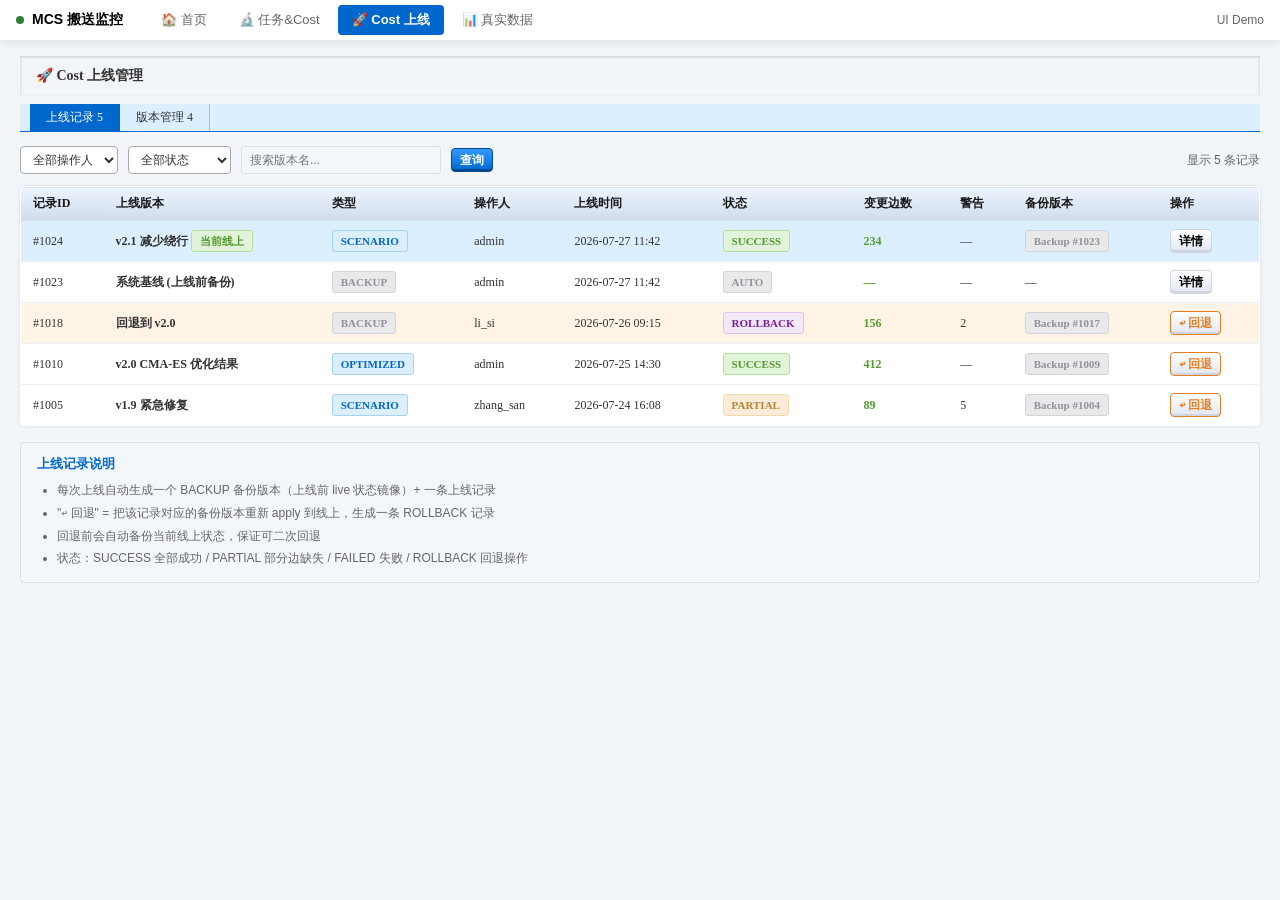
==== commit 6f31cb03: "UI审美重构：导航统一+模式工具栏画布化+解决泛白+控件统一 导航统一（真实数据移到Cost上线后）： - 4个页面统一导航顺序：首页/任务&Cost/Cost上线/真实数据 - 修复 task-co" ====
--- a/cost-apply.html
+++ b/cost-apply.html
@@ -1,261 +1,261 @@
-<!doctype html>
-<html lang="zh-CN">
-<head>
-<meta charset="UTF-8" />
-<meta name="viewport" content="width=device-width, initial-scale=1.0" />
-<title>Cost 上线管理 · MCS</title>
-<link rel="stylesheet" href="assets/app.css" />
-<link rel="stylesheet" href="assets/b19-components.css" />
-<style>
-  body { overflow: auto; height: auto; min-height: 100vh; }
-  .page-wrap { max-width: 1400px; margin: 0 auto; padding: 16px 20px 40px; }
-
-  .toolbar-row { display: flex; gap: 10px; margin-bottom: 12px; align-items: center; flex-wrap: wrap; }
-
-  .info-box { margin-top: 16px; padding: 12px 16px; background: #F3F7FB; border: 1px solid #DBDEE3; border-radius: 4px; }
-  .info-box .ib-title { color: #0067CC; font-size: 13px; margin-bottom: 6px; font-weight: bold; }
-  .info-box ul { color: #666; font-size: 12px; line-height: 1.9; padding-left: 20px; }
-
-  /* 版本卡片网格 */
-  .version-grid { display: grid; grid-template-columns: repeat(auto-fill, minmax(320px, 1fr)); gap: 14px; }
-  .version-card { background: #fff; border: 1px solid #DBDEE3; border-radius: 4px; padding: 14px; box-shadow: 0 0 4px rgba(0,0,0,0.1); transition: box-shadow 0.15s; }
-  .version-card:hover { box-shadow: 0 2px 10px rgba(0,103,204,0.18); border-color: #a3d3f5; }
-  .version-card.current { border-color: #529b2e; border-width: 2px; }
-  .vc-header { display: flex; justify-content: space-between; align-items: flex-start; margin-bottom: 10px; }
-  .vc-name { font-weight: bold; font-size: 14px; color: #333; }
-  .vc-meta { font-size: 11px; color: #666; margin: 3px 0; }
-  .vc-actions { display: flex; gap: 6px; margin-top: 12px; padding-top: 10px; border-top: 1px solid #EBEEF2; }
-  .vc-stat { display: flex; gap: 14px; margin: 8px 0; }
-  .vc-stat .item { font-size: 11px; color: #666; }
-  .vc-stat .item b { font-size: 16px; color: #0067CC; display: block; font-weight: 700; }
-  .vc-stat .item.success b { color: #529b2e; }
-
-  .target-box { background: #F3F7FB; padding: 10px 12px; border-radius: 4px; border-left: 3px solid #0067CC; margin: 12px 0; font-size: 13px; }
-  .warn-box { background: #faecd8; border: 1px solid #f5dab1; border-radius: 4px; padding: 10px; margin: 12px 0; font-size: 12px; line-height: 1.6; color: #b88230; }
-  .diff-preview { background: #F3F7FB; border: 1px solid #DBDEE3; border-radius: 4px; padding: 8px; max-height: 200px; overflow-y: auto; margin: 10px 0; font-family: Consolas, monospace; font-size: 11px; }
-  .diff-row { display: flex; justify-content: space-between; padding: 3px 6px; }
-  .diff-row:hover { background: #DCEFFF; }
-  .diff-old { color: #D50201; }
-  .diff-new { color: #529b2e; }
-
-  .toast { position: fixed; top: 56px; left: 50%; transform: translateX(-50%); background: #529b2e; color: #fff; padding: 10px 22px; border-radius: 4px; font-size: 13px; z-index: 300; box-shadow: 0 4px 16px rgba(0,0,0,0.2); display: none; }
-  .toast.show { display: block; }
-</style>
-</head>
-<body>
-<nav class="app-nav">
-  <div class="logo"><span class="dot"></span>MCS 搬送监控</div>
-  <div class="nav-links">
-    <a href="index.html">首页</a>
-    <a href="task-cost-merge.html">任务&amp;Cost</a>
-    <a class="active">Cost 上线</a>
-    <a href="real-viz.html">真实数据</a>
-  </div>
-  <div class="spacer"></div>
-  <div class="user">UI Demo</div>
-</nav>
-
-<div class="page-wrap">
-  <div class="b19-page-title">🚀 Cost 上线管理</div>
-
-  <div class="b19-tabs" style="margin-bottom:14px">
-    <div class="b19-tab is-active" data-tab="records">上线记录 <span id="recCount">5</span></div>
-    <div class="b19-tab" data-tab="versions">版本管理 <span>4</span></div>
-  </div>
-
-  <!-- ===== 上线记录 ===== -->
-  <div id="tab-records">
-    <div class="toolbar-row">
-      <select class="b19-select" id="filterOperator">
-        <option value="">全部操作人</option>
-        <option>admin</option><option>li_si</option><option>zhang_san</option>
-      </select>
-      <select class="b19-select" id="filterStatus">
-        <option value="">全部状态</option>
-        <option>SUCCESS</option><option>PARTIAL</option><option>ROLLBACK</option>
-      </select>
-      <input type="text" class="b19-input" id="searchInput" placeholder="搜索版本名..." style="width:200px"/>
-      <button class="b19-btn b19-btn-sm b19-btn-primary" onclick="applyFilter()">查询</button>
-      <div style="flex:1"></div>
-      <span style="color:#666;font-size:12px" id="recordHint">显示 5 条记录</span>
-    </div>
-
-    <table class="b19-table">
-      <thead>
-        <tr>
-          <th>记录ID</th><th>上线版本</th><th>类型</th><th>操作人</th><th>上线时间</th>
-          <th>状态</th><th>变更边数</th><th>警告</th><th>备份版本</th><th>操作</th>
-        </tr>
-      </thead>
-      <tbody id="recordBody"></tbody>
-    </table>
-
-    <div class="info-box">
-      <div class="ib-title">上线记录说明</div>
-      <ul>
-        <li>每次上线自动生成一个 BACKUP 备份版本（上线前 live 状态镜像）+ 一条上线记录</li>
-        <li>"↩ 回退" = 把该记录对应的备份版本重新 apply 到线上，生成一条 ROLLBACK 记录</li>
-        <li>回退前会自动备份当前线上状态，保证可二次回退</li>
-        <li>状态：SUCCESS 全部成功 / PARTIAL 部分边缺失 / FAILED 失败 / ROLLBACK 回退操作</li>
-      </ul>
-    </div>
-  </div>
-
-  <!-- ===== 版本管理 ===== -->
-  <div id="tab-versions" style="display:none">
-    <div class="toolbar-row">
-      <button class="b19-btn b19-btn-sm b19-btn-primary" onclick="showToast('演示环境：新建版本功能在真实系统中从当前线上配置克隆')">+ 新建版本</button>
-      <select class="b19-select" id="filterType">
-        <option value="">全部类型</option><option>SCENARIO</option><option>BACKUP</option><option>OPTIMIZED</option>
-      </select>
-    </div>
-    <div class="version-grid" id="versionGrid"></div>
-  </div>
-</div>
-
-<!-- 回退弹窗（b19-modal） -->
-<div class="b19-modal-mask" id="rollbackModal">
-  <div class="b19-modal">
-    <div class="b19-modal-header">
-      <span>⚠️ 确认回退到历史版本？</span>
-      <button class="b19-btn b19-btn-sm" onclick="closeModal()">✕</button>
-    </div>
-    <div class="b19-modal-body" id="modalBody"></div>
-    <div class="b19-modal-footer">
-      <button class="b19-btn b19-btn-sm" onclick="closeModal()">取消</button>
-      <button class="b19-btn b19-btn-sm b19-btn-warn" onclick="confirmRollback()">⚠️ 确认回退</button>
-    </div>
-  </div>
-</div>
-
-<div class="toast" id="toast"></div>
-
-<script>
-const records = [
-  { id:1024, version:'v2.1 减少绕行', type:'SCENARIO', operator:'admin', time:'2026-07-27 11:42', status:'SUCCESS', modified:234, warnings:0, backup:1023, current:true,
-    details:[{s:'STK-C01',d:'MIFA-01',o:100,n:80},{s:'STK-D01',d:'MIFA-02',o:95,n:70}] },
-  { id:1023, version:'系统基线 (上线前备份)', type:'BACKUP', operator:'admin', time:'2026-07-27 11:42', status:'AUTO', modified:0, warnings:0, backup:null, isBackup:true },
-  { id:1018, version:'回退到 v2.0', type:'BACKUP', operator:'li_si', time:'2026-07-26 09:15', status:'ROLLBACK', modified:156, warnings:2, backup:1017,
-    details:[{s:'STK-C01',d:'MIFA-01',o:80,n:100}] },
-  { id:1010, version:'v2.0 CMA-ES 优化结果', type:'OPTIMIZED', operator:'admin', time:'2026-07-25 14:30', status:'SUCCESS', modified:412, warnings:0, backup:1009,
-    details:[{s:'STK-A02',d:'MIFA-01',o:110,n:85}] },
-  { id:1005, version:'v1.9 紧急修复', type:'SCENARIO', operator:'zhang_san', time:'2026-07-24 16:08', status:'PARTIAL', modified:89, warnings:5, backup:1004,
-    details:[{s:'BUF-31C01',d:'BUF-31C02',o:135,n:120}] },
-];
-const versions = [
-  { id:1, name:'v2.1 减少绕行', type:'SCENARIO', notes:'降低高频 STOCKER 边 cost，引导绕行', operator:'admin', time:'2026-07-27 11:42', modified:234, total:1567, current:true },
-  { id:2, name:'v2.2 实验版本', type:'SCENARIO', notes:'测试用，尚未上线', operator:'admin', time:'2026-07-27 14:20', total:1567 },
-  { id:3, name:'v2.0 CMA-ES 优化', type:'OPTIMIZED', notes:'算法自动优化生成', operator:'system', time:'2026-07-25 14:00', total:1567 },
-  { id:4, name:'系统基线 (备份)', type:'BACKUP', notes:'#1024 上线前自动备份', operator:'admin', time:'2026-07-27 11:42', total:1567, isBackup:true },
-];
-let pendingRollbackId = null;
-
-const tagMap = { SUCCESS:'success', PARTIAL:'warning', FAILED:'danger', ROLLBACK:'purple', AUTO:'info' };
-const typeTagMap = { SCENARIO:'primary', BACKUP:'info', OPTIMIZED:'primary' };
-
-function renderRecords(list) {
-  const tbody = document.getElementById('recordBody');
-  if (!list.length) { tbody.innerHTML = '<tr><td colspan="10" style="text-align:center;color:#999;padding:40px">无匹配记录</td></tr>'; return; }
-  tbody.innerHTML = list.map(r => {
-    const rowCls = r.current ? 'row-current' : (r.status==='ROLLBACK' ? 'row-rollback' : '');
-    const statusTag = `<span class="b19-tag b19-tag-${tagMap[r.status]}">${r.status}</span>`;
-    const typeTag = `<span class="b19-tag b19-tag-${typeTagMap[r.type]}">${r.type}</span>`;
-    const currentBadge = r.current ? '<span class="b19-tag b19-tag-success">当前线上</span>' : '';
-    const backupCell = r.backup ? `<span class="b19-tag b19-tag-info">Backup #${r.backup}</span>` : '—';
-    const canRollback = r.backup !== null || r.status === 'ROLLBACK';
-    const actionBtn = r.current
-      ? `<button class="b19-btn b19-btn-sm" onclick="showRecordDetail(${r.id})">详情</button>`
-      : (canRollback
-        ? `<button class="b19-btn b19-btn-sm b19-btn-warn" onclick="openRollback(${r.id})">↩ 回退</button>`
-        : `<button class="b19-btn b19-btn-sm" onclick="showRecordDetail(${r.id})">详情</button>`);
-    return `<tr class="${rowCls}">
-      <td>#${r.id}</td><td><b>${r.version}</b> ${currentBadge}</td><td>${typeTag}</td>
-      <td>${r.operator}</td><td>${r.time}</td><td>${statusTag}</td>
-      <td style="color:#529b2e;font-weight:bold">${r.modified||'—'}</td><td>${r.warnings||'—'}</td>
-      <td>${backupCell}</td><td>${actionBtn}</td>
-    </tr>`;
-  }).join('');
-  document.getElementById('recCount').textContent = list.length;
-  document.getElementById('recordHint').textContent = `显示 ${list.length} 条记录`;
-}
-
-function applyFilter() {
-  const op = document.getElementById('filterOperator').value;
-  const st = document.getElementById('filterStatus').value;
-  const kw = document.getElementById('searchInput').value.trim().toLowerCase();
-  renderRecords(records.filter(r => (!op||r.operator===op) && (!st||r.status===st) && (!kw||r.version.toLowerCase().includes(kw))));
-}
-
-function showRecordDetail(id) {
-  const r = records.find(x => x.id === id);
-  showToast(`记录 #${id}：${r.version}（${r.status}），变更 ${r.modified} 条边`);
-}
-
-function openRollback(id) {
-  const r = records.find(x => x.id === id);
-  pendingRollbackId = id;
-  const targetVer = r.status === 'ROLLBACK' ? r.version : (r.backup ? `Backup #${r.backup}` : r.version);
-  const diffHtml = (r.details||[]).map(d => `<div class="diff-row"><span>${d.s} → ${d.d}</span><span><span class="diff-old">${d.o}</span> → <span class="diff-new">${d.n}</span></span></div>`).join('') || '<div style="text-align:center;color:#999;padding:12px">该备份为完整快照，回退将恢复全部边</div>';
-  document.getElementById('modalBody').innerHTML = `
-    <p>你即将把线上 Cost 配置 <b>回退到</b>：</p>
-    <div class="target-box">📦 <b>${targetVer}</b><br><span style="color:#666;font-size:11px">来源于 ${r.time} 由 ${r.operator} 的${r.status==='ROLLBACK'?'回退':'上线'}操作</span></div>
-    <div class="warn-box">⚠️ 回退会<b>覆盖当前线上</b>配置。系统会先自动备份当前状态（生成新 BACKUP），确保可再次回退。</div>
-    <p>变更预览：</p>
-    <div class="diff-preview">${diffHtml}<div style="text-align:center;color:#999;padding:4px">... 共 ${r.modified||'全部'} 条变更</div></div>`;
-  document.getElementById('rollbackModal').classList.add('is-open');
-}
-function closeModal() { document.getElementById('rollbackModal').classList.remove('is-open'); pendingRollbackId = null; }
-function confirmRollback() {
-  const r = records.find(x => x.id === pendingRollbackId);
-  closeModal();
-  const newId = Math.max(...records.map(x=>x.id)) + 1;
-  records.unshift({ id:newId, version:`回退到 ${r.version}`, type:'BACKUP', operator:'demo_user', time:new Date().toLocaleString('zh-CN',{hour12:false}).replace(/\//g,'-'), status:'ROLLBACK', modified:r.modified||0, warnings:0, backup:newId+1 });
-  records.forEach(x => { if (x.id !== r.id) x.current = false; });
-  applyFilter();
-  showToast(`✅ 已回退到「${r.version}」，生成新记录 #${newId}，当前线上已更新`);
-}
-
-function renderVersions(list) {
-  document.getElementById('versionGrid').innerHTML = list.map(v => {
-    const cls = v.current ? 'current' : '';
-    const currentBadge = v.current ? '<span class="b19-tag b19-tag-success">当前线上</span>' : '';
-    const statMini = v.modified !== undefined
-      ? `<div class="vc-stat"><div class="item success"><b>${v.modified}</b>变更边</div><div class="item"><b>${v.total}</b>总边数</div></div>`
-      : `<div class="vc-stat"><div class="item"><b>${v.total}</b>总边数</div></div>`;
-    let actions;
-    if (v.current) actions = `<button class="b19-btn b19-btn-sm" style="flex:1" onclick="location.href='task-cost-merge.html'">查看详情</button><button class="b19-btn b19-btn-sm" disabled style="flex:1">已上线</button>`;
-    else if (v.isBackup) actions = `<button class="b19-btn b19-btn-sm" style="flex:1" onclick="location.href='task-cost-merge.html'">查看详情</button><button class="b19-btn b19-btn-sm b19-btn-warn" style="flex:1" onclick="showToast('演示：回退到此备份版本')">↩ 回退到此</button>`;
-    else actions = `<button class="b19-btn b19-btn-sm" style="flex:1" onclick="location.href='task-cost-merge.html'">编辑</button><button class="b19-btn b19-btn-sm b19-btn-primary" style="flex:1" onclick="showToast('演示：上线 ${v.name}')">🚀 上线</button>`;
-    return `<div class="version-card ${cls}">
-      <div class="vc-header"><div class="vc-name">${v.name} ${currentBadge}</div><span class="b19-tag b19-tag-${typeTagMap[v.type]}">${v.type}</span></div>
-      <div class="vc-meta">📝 ${v.notes||'无备注'}</div>
-      <div class="vc-meta">👤 ${v.operator} · 🕐 ${v.time}</div>
-      ${statMini}
-      <div class="vc-actions">${actions}</div>
-    </div>`;
-  }).join('');
-}
-document.getElementById('filterType').addEventListener('change', e => renderVersions(e.target.value ? versions.filter(v=>v.type===e.target.value) : versions));
-
-document.querySelectorAll('.b19-tab').forEach(t => {
-  t.addEventListener('click', () => {
-    document.querySelectorAll('.b19-tab').forEach(x => x.classList.remove('is-active'));
-    t.classList.add('is-active');
-    const tab = t.dataset.tab;
-    document.getElementById('tab-records').style.display = tab === 'records' ? '' : 'none';
-    document.getElementById('tab-versions').style.display = tab === 'versions' ? '' : 'none';
-  });
-});
-
-let toastTimer;
-function showToast(msg) {
-  const el = document.getElementById('toast');
-  el.textContent = msg; el.classList.add('show');
-  clearTimeout(toastTimer); toastTimer = setTimeout(() => el.classList.remove('show'), 3000);
-}
-
-renderRecords(records);
-renderVersions(versions);
-</script>
-</body>
-</html>
+<!doctype html>
+<html lang="zh-CN">
+<head>
+<meta charset="UTF-8" />
+<meta name="viewport" content="width=device-width, initial-scale=1.0" />
+<title>Cost 上线管理 · MCS</title>
+<link rel="stylesheet" href="assets/app.css" />
+<link rel="stylesheet" href="assets/b19-components.css" />
+<style>
+  body { overflow: auto; height: auto; min-height: 100vh; }
+  .page-wrap { max-width: 1400px; margin: 0 auto; padding: 16px 20px 40px; }
+
+  .toolbar-row { display: flex; gap: 10px; margin-bottom: 12px; align-items: center; flex-wrap: wrap; }
+
+  .info-box { margin-top: 16px; padding: 12px 16px; background: #F3F7FB; border: 1px solid #DBDEE3; border-radius: 4px; }
+  .info-box .ib-title { color: #0067CC; font-size: 13px; margin-bottom: 6px; font-weight: bold; }
+  .info-box ul { color: #666; font-size: 12px; line-height: 1.9; padding-left: 20px; }
+
+  /* 版本卡片网格 */
+  .version-grid { display: grid; grid-template-columns: repeat(auto-fill, minmax(320px, 1fr)); gap: 14px; }
+  .version-card { background: #fff; border: 1px solid #DBDEE3; border-radius: 4px; padding: 14px; box-shadow: 0 0 4px rgba(0,0,0,0.1); transition: box-shadow 0.15s; }
+  .version-card:hover { box-shadow: 0 2px 10px rgba(0,103,204,0.18); border-color: #a3d3f5; }
+  .version-card.current { border-color: #529b2e; border-width: 2px; }
+  .vc-header { display: flex; justify-content: space-between; align-items: flex-start; margin-bottom: 10px; }
+  .vc-name { font-weight: bold; font-size: 14px; color: #333; }
+  .vc-meta { font-size: 11px; color: #666; margin: 3px 0; }
+  .vc-actions { display: flex; gap: 6px; margin-top: 12px; padding-top: 10px; border-top: 1px solid #EBEEF2; }
+  .vc-stat { display: flex; gap: 14px; margin: 8px 0; }
+  .vc-stat .item { font-size: 11px; color: #666; }
+  .vc-stat .item b { font-size: 16px; color: #0067CC; display: block; font-weight: 700; }
+  .vc-stat .item.success b { color: #529b2e; }
+
+  .target-box { background: #F3F7FB; padding: 10px 12px; border-radius: 4px; border-left: 3px solid #0067CC; margin: 12px 0; font-size: 13px; }
+  .warn-box { background: #faecd8; border: 1px solid #f5dab1; border-radius: 4px; padding: 10px; margin: 12px 0; font-size: 12px; line-height: 1.6; color: #b88230; }
+  .diff-preview { background: #F3F7FB; border: 1px solid #DBDEE3; border-radius: 4px; padding: 8px; max-height: 200px; overflow-y: auto; margin: 10px 0; font-family: Consolas, monospace; font-size: 11px; }
+  .diff-row { display: flex; justify-content: space-between; padding: 3px 6px; }
+  .diff-row:hover { background: #DCEFFF; }
+  .diff-old { color: #D50201; }
+  .diff-new { color: #529b2e; }
+
+  .toast { position: fixed; top: 56px; left: 50%; transform: translateX(-50%); background: #529b2e; color: #fff; padding: 10px 22px; border-radius: 4px; font-size: 13px; z-index: 300; box-shadow: 0 4px 16px rgba(0,0,0,0.2); display: none; }
+  .toast.show { display: block; }
+</style>
+</head>
+<body>
+<nav class="app-nav">
+  <div class="logo"><span class="dot"></span>MCS 搬送监控</div>
+   <div class="nav-links">
+    <a href="index.html">🏠 首页</a>
+    <a href="task-cost-merge.html">🔬 任务&amp;Cost</a>
+    <a class="active" href="cost-apply.html">🚀 Cost 上线</a>
+    <a href="real-viz.html">📊 真实数据</a>
+   </div>
+  <div class="spacer"></div>
+  <div class="user">UI Demo</div>
+</nav>
+
+<div class="page-wrap">
+  <div class="b19-page-title">🚀 Cost 上线管理</div>
+
+  <div class="b19-tabs" style="margin-bottom:14px">
+    <div class="b19-tab is-active" data-tab="records">上线记录 <span id="recCount">5</span></div>
+    <div class="b19-tab" data-tab="versions">版本管理 <span>4</span></div>
+  </div>
+
+  <!-- ===== 上线记录 ===== -->
+  <div id="tab-records">
+    <div class="toolbar-row">
+      <select class="b19-select" id="filterOperator">
+        <option value="">全部操作人</option>
+        <option>admin</option><option>li_si</option><option>zhang_san</option>
+      </select>
+      <select class="b19-select" id="filterStatus">
+        <option value="">全部状态</option>
+        <option>SUCCESS</option><option>PARTIAL</option><option>ROLLBACK</option>
+      </select>
+      <input type="text" class="b19-input" id="searchInput" placeholder="搜索版本名..." style="width:200px"/>
+      <button class="b19-btn b19-btn-sm b19-btn-primary" onclick="applyFilter()">查询</button>
+      <div style="flex:1"></div>
+      <span style="color:#666;font-size:12px" id="recordHint">显示 5 条记录</span>
+    </div>
+
+    <table class="b19-table">
+      <thead>
+        <tr>
+          <th>记录ID</th><th>上线版本</th><th>类型</th><th>操作人</th><th>上线时间</th>
+          <th>状态</th><th>变更边数</th><th>警告</th><th>备份版本</th><th>操作</th>
+        </tr>
+      </thead>
+      <tbody id="recordBody"></tbody>
+    </table>
+
+    <div class="info-box">
+      <div class="ib-title">上线记录说明</div>
+      <ul>
+        <li>每次上线自动生成一个 BACKUP 备份版本（上线前 live 状态镜像）+ 一条上线记录</li>
+        <li>"↩ 回退" = 把该记录对应的备份版本重新 apply 到线上，生成一条 ROLLBACK 记录</li>
+        <li>回退前会自动备份当前线上状态，保证可二次回退</li>
+        <li>状态：SUCCESS 全部成功 / PARTIAL 部分边缺失 / FAILED 失败 / ROLLBACK 回退操作</li>
+      </ul>
+    </div>
+  </div>
+
+  <!-- ===== 版本管理 ===== -->
+  <div id="tab-versions" style="display:none">
+    <div class="toolbar-row">
+      <button class="b19-btn b19-btn-sm b19-btn-primary" onclick="showToast('演示环境：新建版本功能在真实系统中从当前线上配置克隆')">+ 新建版本</button>
+      <select class="b19-select" id="filterType">
+        <option value="">全部类型</option><option>SCENARIO</option><option>BACKUP</option><option>OPTIMIZED</option>
+      </select>
+    </div>
+    <div class="version-grid" id="versionGrid"></div>
+  </div>
+</div>
+
+<!-- 回退弹窗（b19-modal） -->
+<div class="b19-modal-mask" id="rollbackModal">
+  <div class="b19-modal">
+    <div class="b19-modal-header">
+      <span>⚠️ 确认回退到历史版本？</span>
+      <button class="b19-btn b19-btn-sm" onclick="closeModal()">✕</button>
+    </div>
+    <div class="b19-modal-body" id="modalBody"></div>
+    <div class="b19-modal-footer">
+      <button class="b19-btn b19-btn-sm" onclick="closeModal()">取消</button>
+      <button class="b19-btn b19-btn-sm b19-btn-warn" onclick="confirmRollback()">⚠️ 确认回退</button>
+    </div>
+  </div>
+</div>
+
+<div class="toast" id="toast"></div>
+
+<script>
+const records = [
+  { id:1024, version:'v2.1 减少绕行', type:'SCENARIO', operator:'admin', time:'2026-07-27 11:42', status:'SUCCESS', modified:234, warnings:0, backup:1023, current:true,
+    details:[{s:'STK-C01',d:'MIFA-01',o:100,n:80},{s:'STK-D01',d:'MIFA-02',o:95,n:70}] },
+  { id:1023, version:'系统基线 (上线前备份)', type:'BACKUP', operator:'admin', time:'2026-07-27 11:42', status:'AUTO', modified:0, warnings:0, backup:null, isBackup:true },
+  { id:1018, version:'回退到 v2.0', type:'BACKUP', operator:'li_si', time:'2026-07-26 09:15', status:'ROLLBACK', modified:156, warnings:2, backup:1017,
+    details:[{s:'STK-C01',d:'MIFA-01',o:80,n:100}] },
+  { id:1010, version:'v2.0 CMA-ES 优化结果', type:'OPTIMIZED', operator:'admin', time:'2026-07-25 14:30', status:'SUCCESS', modified:412, warnings:0, backup:1009,
+    details:[{s:'STK-A02',d:'MIFA-01',o:110,n:85}] },
+  { id:1005, version:'v1.9 紧急修复', type:'SCENARIO', operator:'zhang_san', time:'2026-07-24 16:08', status:'PARTIAL', modified:89, warnings:5, backup:1004,
+    details:[{s:'BUF-31C01',d:'BUF-31C02',o:135,n:120}] },
+];
+const versions = [
+  { id:1, name:'v2.1 减少绕行', type:'SCENARIO', notes:'降低高频 STOCKER 边 cost，引导绕行', operator:'admin', time:'2026-07-27 11:42', modified:234, total:1567, current:true },
+  { id:2, name:'v2.2 实验版本', type:'SCENARIO', notes:'测试用，尚未上线', operator:'admin', time:'2026-07-27 14:20', total:1567 },
+  { id:3, name:'v2.0 CMA-ES 优化', type:'OPTIMIZED', notes:'算法自动优化生成', operator:'system', time:'2026-07-25 14:00', total:1567 },
+  { id:4, name:'系统基线 (备份)', type:'BACKUP', notes:'#1024 上线前自动备份', operator:'admin', time:'2026-07-27 11:42', total:1567, isBackup:true },
+];
+let pendingRollbackId = null;
+
+const tagMap = { SUCCESS:'success', PARTIAL:'warning', FAILED:'danger', ROLLBACK:'purple', AUTO:'info' };
+const typeTagMap = { SCENARIO:'primary', BACKUP:'info', OPTIMIZED:'primary' };
+
+function renderRecords(list) {
+  const tbody = document.getElementById('recordBody');
+  if (!list.length) { tbody.innerHTML = '<tr><td colspan="10" style="text-align:center;color:#999;padding:40px">无匹配记录</td></tr>'; return; }
+  tbody.innerHTML = list.map(r => {
+    const rowCls = r.current ? 'row-current' : (r.status==='ROLLBACK' ? 'row-rollback' : '');
+    const statusTag = `<span class="b19-tag b19-tag-${tagMap[r.status]}">${r.status}</span>`;
+    const typeTag = `<span class="b19-tag b19-tag-${typeTagMap[r.type]}">${r.type}</span>`;
+    const currentBadge = r.current ? '<span class="b19-tag b19-tag-success">当前线上</span>' : '';
+    const backupCell = r.backup ? `<span class="b19-tag b19-tag-info">Backup #${r.backup}</span>` : '—';
+    const canRollback = r.backup !== null || r.status === 'ROLLBACK';
+    const actionBtn = r.current
+      ? `<button class="b19-btn b19-btn-sm" onclick="showRecordDetail(${r.id})">详情</button>`
+      : (canRollback
+        ? `<button class="b19-btn b19-btn-sm b19-btn-warn" onclick="openRollback(${r.id})">↩ 回退</button>`
+        : `<button class="b19-btn b19-btn-sm" onclick="showRecordDetail(${r.id})">详情</button>`);
+    return `<tr class="${rowCls}">
+      <td>#${r.id}</td><td><b>${r.version}</b> ${currentBadge}</td><td>${typeTag}</td>
+      <td>${r.operator}</td><td>${r.time}</td><td>${statusTag}</td>
+      <td style="color:#529b2e;font-weight:bold">${r.modified||'—'}</td><td>${r.warnings||'—'}</td>
+      <td>${backupCell}</td><td>${actionBtn}</td>
+    </tr>`;
+  }).join('');
+  document.getElementById('recCount').textContent = list.length;
+  document.getElementById('recordHint').textContent = `显示 ${list.length} 条记录`;
+}
+
+function applyFilter() {
+  const op = document.getElementById('filterOperator').value;
+  const st = document.getElementById('filterStatus').value;
+  const kw = document.getElementById('searchInput').value.trim().toLowerCase();
+  renderRecords(records.filter(r => (!op||r.operator===op) && (!st||r.status===st) && (!kw||r.version.toLowerCase().includes(kw))));
+}
+
+function showRecordDetail(id) {
+  const r = records.find(x => x.id === id);
+  showToast(`记录 #${id}：${r.version}（${r.status}），变更 ${r.modified} 条边`);
+}
+
+function openRollback(id) {
+  const r = records.find(x => x.id === id);
+  pendingRollbackId = id;
+  const targetVer = r.status === 'ROLLBACK' ? r.version : (r.backup ? `Backup #${r.backup}` : r.version);
+  const diffHtml = (r.details||[]).map(d => `<div class="diff-row"><span>${d.s} → ${d.d}</span><span><span class="diff-old">${d.o}</span> → <span class="diff-new">${d.n}</span></span></div>`).join('') || '<div style="text-align:center;color:#999;padding:12px">该备份为完整快照，回退将恢复全部边</div>';
+  document.getElementById('modalBody').innerHTML = `
+    <p>你即将把线上 Cost 配置 <b>回退到</b>：</p>
+    <div class="target-box">📦 <b>${targetVer}</b><br><span style="color:#666;font-size:11px">来源于 ${r.time} 由 ${r.operator} 的${r.status==='ROLLBACK'?'回退':'上线'}操作</span></div>
+    <div class="warn-box">⚠️ 回退会<b>覆盖当前线上</b>配置。系统会先自动备份当前状态（生成新 BACKUP），确保可再次回退。</div>
+    <p>变更预览：</p>
+    <div class="diff-preview">${diffHtml}<div style="text-align:center;color:#999;padding:4px">... 共 ${r.modified||'全部'} 条变更</div></div>`;
+  document.getElementById('rollbackModal').classList.add('is-open');
+}
+function closeModal() { document.getElementById('rollbackModal').classList.remove('is-open'); pendingRollbackId = null; }
+function confirmRollback() {
+  const r = records.find(x => x.id === pendingRollbackId);
+  closeModal();
+  const newId = Math.max(...records.map(x=>x.id)) + 1;
+  records.unshift({ id:newId, version:`回退到 ${r.version}`, type:'BACKUP', operator:'demo_user', time:new Date().toLocaleString('zh-CN',{hour12:false}).replace(/\//g,'-'), status:'ROLLBACK', modified:r.modified||0, warnings:0, backup:newId+1 });
+  records.forEach(x => { if (x.id !== r.id) x.current = false; });
+  applyFilter();
+  showToast(`✅ 已回退到「${r.version}」，生成新记录 #${newId}，当前线上已更新`);
+}
+
+function renderVersions(list) {
+  document.getElementById('versionGrid').innerHTML = list.map(v => {
+    const cls = v.current ? 'current' : '';
+    const currentBadge = v.current ? '<span class="b19-tag b19-tag-success">当前线上</span>' : '';
+    const statMini = v.modified !== undefined
+      ? `<div class="vc-stat"><div class="item success"><b>${v.modified}</b>变更边</div><div class="item"><b>${v.total}</b>总边数</div></div>`
+      : `<div class="vc-stat"><div class="item"><b>${v.total}</b>总边数</div></div>`;
+    let actions;
+    if (v.current) actions = `<button class="b19-btn b19-btn-sm" style="flex:1" onclick="location.href='task-cost-merge.html'">查看详情</button><button class="b19-btn b19-btn-sm" disabled style="flex:1">已上线</button>`;
+    else if (v.isBackup) actions = `<button class="b19-btn b19-btn-sm" style="flex:1" onclick="location.href='task-cost-merge.html'">查看详情</button><button class="b19-btn b19-btn-sm b19-btn-warn" style="flex:1" onclick="showToast('演示：回退到此备份版本')">↩ 回退到此</button>`;
+    else actions = `<button class="b19-btn b19-btn-sm" style="flex:1" onclick="location.href='task-cost-merge.html'">编辑</button><button class="b19-btn b19-btn-sm b19-btn-primary" style="flex:1" onclick="showToast('演示：上线 ${v.name}')">🚀 上线</button>`;
+    return `<div class="version-card ${cls}">
+      <div class="vc-header"><div class="vc-name">${v.name} ${currentBadge}</div><span class="b19-tag b19-tag-${typeTagMap[v.type]}">${v.type}</span></div>
+      <div class="vc-meta">📝 ${v.notes||'无备注'}</div>
+      <div class="vc-meta">👤 ${v.operator} · 🕐 ${v.time}</div>
+      ${statMini}
+      <div class="vc-actions">${actions}</div>
+    </div>`;
+  }).join('');
+}
+document.getElementById('filterType').addEventListener('change', e => renderVersions(e.target.value ? versions.filter(v=>v.type===e.target.value) : versions));
+
+document.querySelectorAll('.b19-tab').forEach(t => {
+  t.addEventListener('click', () => {
+    document.querySelectorAll('.b19-tab').forEach(x => x.classList.remove('is-active'));
+    t.classList.add('is-active');
+    const tab = t.dataset.tab;
+    document.getElementById('tab-records').style.display = tab === 'records' ? '' : 'none';
+    document.getElementById('tab-versions').style.display = tab === 'versions' ? '' : 'none';
+  });
+});
+
+let toastTimer;
+function showToast(msg) {
+  const el = document.getElementById('toast');
+  el.textContent = msg; el.classList.add('show');
+  clearTimeout(toastTimer); toastTimer = setTimeout(() => el.classList.remove('show'), 3000);
+}
+
+renderRecords(records);
+renderVersions(versions);
+</script>
+</body>
+</html>
